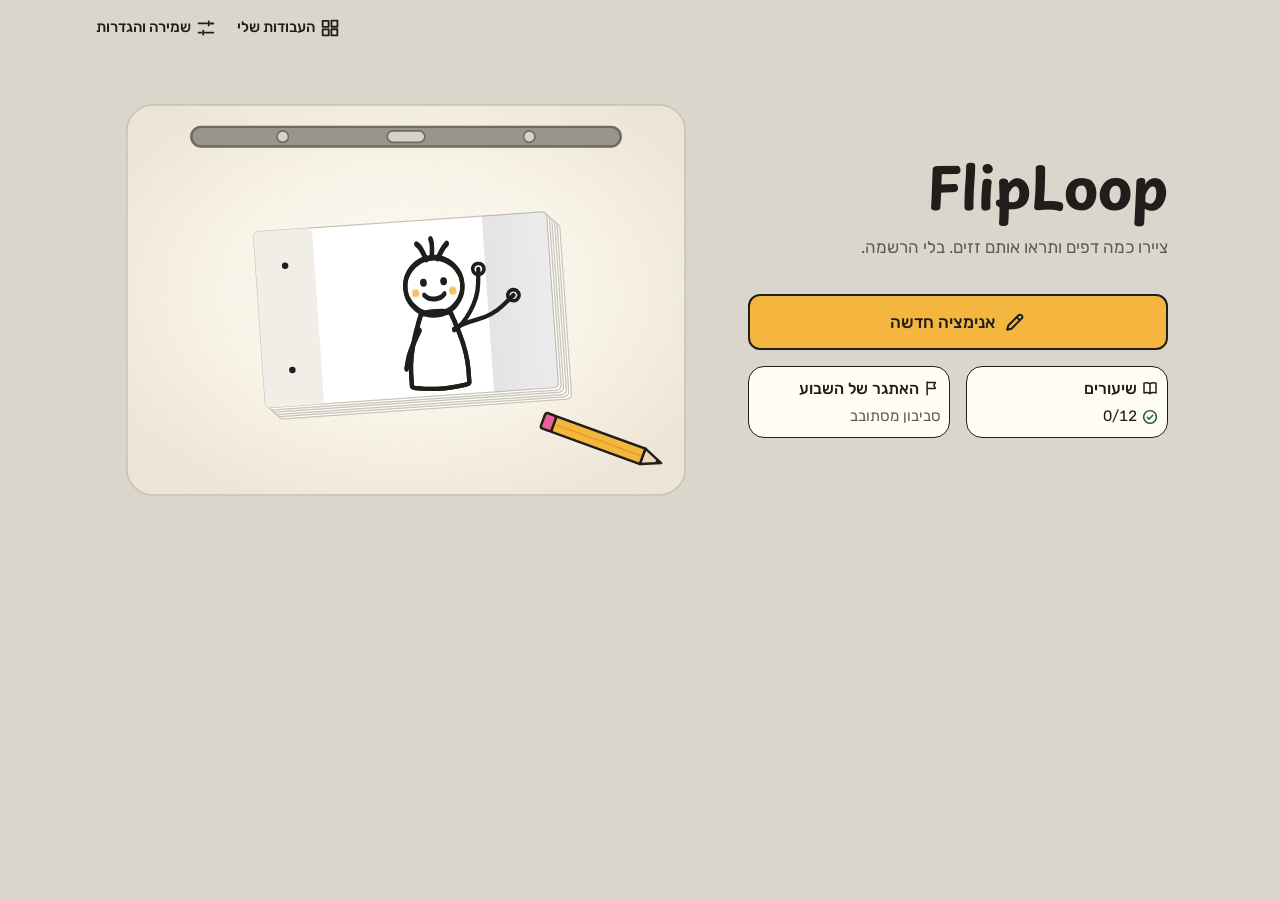
==== site/index.html @ 2f82d51b "Installable PWA (offline service worker, install button, maskable icons) + Netlify config Co-Authore" ====
<!doctype html>
<html lang="he" dir="rtl" class="no-js">
<head>
  <meta charset="utf-8">
  <meta name="viewport" content="width=device-width, initial-scale=1, viewport-fit=cover">
  <title>FlipLoop</title>
  <meta name="description" content="ציירו כמה פריימים ותראו אותם זזים. 12 שיעורי אנימציה, אתגר שבועי, ייצוא ל-GIF, לווידאו ולגיליון הדפסה. בלי הרשמה, והציורים נשמרים רק במכשיר שלכם.">
  <meta name="color-scheme" content="only light">
  <meta name="theme-color" content="#DAD6CC">
  <meta property="og:type" content="website">
  <meta property="og:title" content="FlipLoop">
  <meta property="og:description" content="ציירו כמה פריימים ותראו אותם זזים. בלי הרשמה.">
  <meta property="og:image" content="assets/og-image.png">
  <meta property="og:image:width" content="1200">
  <meta property="og:image:height" content="630">
  <meta property="og:image:alt" content="שולחן אור ועליו ספרון דפדוף עם דמות קטנה שמנופפת">
  <meta name="twitter:card" content="summary_large_image">
  <link rel="icon" href="assets/favicon.svg" type="image/svg+xml">
  <link rel="icon" href="assets/favicon.ico" sizes="32x32">
  <link rel="apple-touch-icon" href="assets/apple-touch-icon.png">
  <meta name="mobile-web-app-capable" content="yes">
  <meta name="apple-mobile-web-app-capable" content="yes">
  <meta name="apple-mobile-web-app-status-bar-style" content="default">
  <meta name="apple-mobile-web-app-title" content="FlipLoop">
  <meta name="application-name" content="FlipLoop">
  <link rel="manifest" href="manifest.webmanifest">
  <link rel="preconnect" href="https://fonts.googleapis.com">
  <link rel="preconnect" href="https://fonts.gstatic.com" crossorigin>
  <link rel="stylesheet" href="https://fonts.googleapis.com/css2?family=Fredoka:wght@600&amp;family=Playpen+Sans+Hebrew:wght@700&amp;family=Rubik:wght@400;500;700&amp;display=swap" crossorigin>
  <link rel="stylesheet" href="css/style.css?v=6">
  <script type="module" src="js/app.js?v=6"></script>
</head>
<body>
  <main id="main" class="app">
    <section class="screen screen--static">
      <div class="page home">
        <div class="home__text">
          <h1 class="display">FlipLoop</h1>
          <p class="home__subtitle muted">ציירו כמה דפים ותראו אותם זזים. בלי הרשמה.</p>
        </div>
      </div>
    </section>
  </main>
</body>
</html>
---- site/css/style.css ----
@layer reset, tokens, base, components, utilities;

/* ============ reset ============ */
@layer reset {
  *, *::before, *::after { box-sizing: border-box; }
  html, body { margin: 0; padding: 0; }
  h1, h2, h3, p, ol, ul, figure { margin: 0; padding: 0; }
  ul, ol { list-style: none; }
  button, input, select { font: inherit; color: inherit; }
  button { background: none; border: 0; padding: 0; cursor: pointer; }
  img, svg, canvas, video { display: block; max-width: 100%; }
  a { color: inherit; }
  dialog { padding: 0; border: 0; color: inherit; }
  fieldset { border: 0; margin: 0; padding: 0; min-width: 0; }
}

/* ============ tokens (Part B, paste-ready) ============ */
@layer tokens {
  :root {
    color-scheme: only light;
    --desk: #DAD6CC; --desk-rim: #C9C4B8; --glow: #FFFCF4; --glow-hover: #F3EEE2; --paper: #FFFFFF;
    --ink: #1F1E1B; --muted: #5E5A52; --disabled: #8A857B;
    --film: #1C1916; --on-film: #F1EBDD; --on-film-muted: #A89F8E; --edge-print: #C8B48A;
    --lamp: #F4B63F; --lamp-hover: #E3A21F;
    --success: #285E3C; --warn-text: #7A4B00; --warn-bg: #FBEFD3; --warn-rim: #E2C98F; --error: #B3261E;
    --onion-prev: #E0403A; --onion-next: #2F6BDB; --onion-a1: .30; --onion-a2: .15;
    --font-display: "Fredoka", "Rubik", "Segoe UI", "Arial Hebrew", sans-serif; /* Hebrew headings, print letterforms */
    --font-wordmark: "Playpen Sans Hebrew", "Rubik", "Segoe UI", sans-serif; /* Latin "FlipLoop" only */
    --fw-display: 600;
    --font-ui: "Rubik", "Segoe UI", "Arial Hebrew", "Noto Sans Hebrew", Arial, sans-serif;
    --fs-caption: .8125rem; --fs-body: 1rem; --fs-h3: 1.25rem; --fs-h2: 1.5625rem;
    --fs-h1: clamp(1.563rem, 1.43rem + .563vw, 1.953rem);
    --fs-display: clamp(2.438rem, 1.953rem + 2.066vw, 3.813rem);
    --lh-body: 1.7; --lh-head: 1.25; --lh-ui: 1.3;
    --s-4: 4px; --s-8: 8px; --s-16: 16px; --s-24: 24px; --s-32: 32px; --s-48: 48px; --s-64: 64px;
    --r-canvas: 4px; --r-control: 12px; --r-card: 16px; --r-sheet: 20px; --r-pill: 999px;
    --shadow-lift: 0 1px 2px rgba(28,25,22,.12), 0 4px 12px rgba(28,25,22,.10);
    --ease-enter: cubic-bezier(0,0,0,1); --ease-exit: cubic-bezier(.3,0,1,1);
    --ease-emph: cubic-bezier(.05,.7,.1,1);
    --t-press: 100ms; --t-state: 200ms; --t-sheet: 300ms; --t-focal: 240ms;
    --strip-h: 72px; --cell-w: 72px; --thumb-w: 64px; --thumb-h: 48px;
    --hole-w: 6px; --hole-h: 8px; --hole-pitch: 12px; --tool: 48px; --topbar: 48px; --playbar: 56px;
    --safe-b: env(safe-area-inset-bottom, 0px);
    --safe-t: env(safe-area-inset-top, 0px); --safe-l: env(safe-area-inset-left, 0px); --safe-r: env(safe-area-inset-right, 0px);
    --holes: url("data:image/svg+xml,%3Csvg xmlns='http://www.w3.org/2000/svg' width='12' height='8'%3E%3Crect x='3' y='0' width='6' height='8' rx='1.5' fill='%23DAD6CC'/%3E%3C/svg%3E");
  }
}

/* ============ base ============ */
@layer base {
  html { -webkit-text-size-adjust: 100%; }
  body {
    background: var(--desk); color: var(--ink);
    font: 400 var(--fs-body)/var(--lh-body) var(--font-ui); letter-spacing: 0;
    min-height: 100dvh; overflow-x: hidden;
  }
  :focus-visible { outline: 3px solid var(--ink); outline-offset: 2px; }
  .film :focus-visible { outline-color: var(--lamp); }
  h1, h2, h3 { line-height: var(--lh-head); font-weight: 500; }
  .display { font: 700 var(--fs-display)/1.1 var(--font-wordmark); }
  .screen-h1 { font: var(--fw-display) var(--fs-h1)/var(--lh-head) var(--font-display); }
  .screen-h1:focus { outline: none; }
  .h2 { font-size: var(--fs-h2); font-weight: 500; }
  .h3 { font-size: var(--fs-h3); font-weight: 500; }
  .muted { color: var(--muted); }
  .small { font-size: var(--fs-caption); line-height: 1.5; }
  .num { font-variant-numeric: tabular-nums; direction: ltr; unicode-bidi: isolate; }
  .num-mix { font-variant-numeric: tabular-nums; }
  a { text-underline-offset: 3px; }
  input[type="text"] { font-size: 16px; }
}

/* ============ components ============ */
@layer components {
  /* ---- shell ---- */
  /* Safe areas (notch, home indicator, landscape side insets), mostly visible in the installed app.
     env() insets are physical, so these stay physical on purpose. */
  .app { min-height: 100dvh; padding: var(--safe-t) var(--safe-r) 0 var(--safe-l); }
  .screen { min-height: calc(100dvh - var(--safe-t)); display: flex; flex-direction: column; }
  .page { width: 100%; max-width: 1120px; margin-inline: auto; padding: var(--s-24) var(--s-16) var(--s-48); display: flex; flex-direction: column; gap: var(--s-16); }
  .pad { padding: var(--s-16); }
  @media (min-width: 768px) { .page { padding-inline: var(--s-24); } }
  @media (min-width: 1024px) { .page { padding: var(--s-48) var(--s-32) var(--s-64); } }

  .site-header { display: flex; align-items: center; justify-content: space-between; gap: var(--s-8); min-height: 56px; padding: 0 var(--s-8); max-width: 1120px; width: 100%; margin-inline: auto; }
  .site-header__nav { display: flex; gap: var(--s-4); margin-inline-start: auto; }
  .wordmark { font: 700 1.5625rem/1 var(--font-wordmark); text-decoration: none; padding: var(--s-8); }
  .wordmark[hidden], .nav-link[hidden] { display: none; }
  /* Install link (PWA pass): icon only on narrow phones, so the three Home links stay one line each. */
  .nav-link { white-space: nowrap; }
  @media (max-width: 419px) {
    .nav-link--install span { position: absolute; width: 1px; height: 1px; overflow: hidden; clip-path: inset(50%); white-space: nowrap; }
  }
  @media (max-width: 359px) { .site-header .nav-link--install { display: none; } } /* no room; Settings still offers install */
  .site-header--screen .wordmark { margin-inline-start: auto; }
  .nav-link, .back { display: inline-flex; align-items: center; gap: var(--s-4); min-height: 44px; min-width: 44px; padding: 0 var(--s-8); border-radius: var(--r-control); text-decoration: none; font-weight: 500; font-size: .9375rem; }
  .nav-link:hover, .back:hover { background: var(--glow-hover); }
  .nav-link:active, .back:active { transform: translateY(1px); }
  [dir="rtl"] .icon--flip-rtl { transform: scaleX(-1); }
  .icon { flex: 0 0 auto; max-width: none; }

  /* ---- buttons ---- */
  .btn { display: inline-flex; align-items: center; justify-content: center; gap: var(--s-8); min-height: 48px; padding: 0 var(--s-24); border-radius: var(--r-control); font: 500 1.0625rem/1.2 var(--font-ui); text-decoration: none; transition: background-color 150ms, transform var(--t-press); text-align: center; }
  .btn:active { transform: translateY(1px); }
  .btn--primary { background: var(--lamp); color: var(--ink); border: 2px solid var(--ink); min-height: 56px; }
  .btn--primary:hover { background: var(--lamp-hover); }
  .btn--secondary { background: var(--glow); color: var(--ink); border: 1.5px solid var(--ink); }
  .btn--secondary:hover { background: var(--glow-hover); }
  .btn--tertiary { min-height: 44px; padding: 0 var(--s-8); text-decoration: underline; color: var(--ink); background: none; }
  .btn--danger { background: var(--error); color: #fff; border: 2px solid var(--error); }
  .btn--compact { min-height: 40px; padding: 0 var(--s-16); font-size: .9375rem; }
  .btn--block { width: 100%; }
  .btn--sheet { min-height: 48px; width: 100%; }
  .btn--hero { width: 100%; }
  .btn:disabled, .btn[aria-disabled="true"] { background: var(--desk); border: 1.5px dashed var(--disabled); color: var(--disabled); cursor: not-allowed; transform: none; }
  .btn--on-error { background: #fff; color: var(--error); border: 0; }
  .icon-btn { display: inline-grid; place-items: center; min-width: 44px; min-height: 44px; border-radius: var(--r-control); }
  .icon-btn:hover { background: var(--glow-hover); }
  .icon-btn:active { transform: scale(.94); }
  .row-actions { display: flex; flex-wrap: wrap; gap: var(--s-8); align-items: center; }
  .chip { display: inline-flex; align-items: center; padding: 2px var(--s-8); border-radius: var(--r-pill); font-size: var(--fs-caption); font-weight: 500; line-height: 1.4; }
  .chip--ink { background: var(--ink); color: var(--glow); }
  .chip--outline { border: 1px solid var(--ink); }
  .pill { display: inline-block; padding: 2px var(--s-8); border-radius: var(--r-pill); font-size: var(--fs-caption); font-weight: 500; }
  .pill--lamp { background: var(--lamp); color: var(--ink); }
  .card { background: var(--glow); border: 1px solid var(--desk-rim); border-radius: var(--r-card); padding: var(--s-16); display: flex; flex-direction: column; gap: var(--s-12, 12px); }
  .card--center { max-width: 420px; margin: var(--s-48) auto; text-align: center; align-items: center; }
  .not-found { padding: var(--s-16); }

  /* ---- banners ---- */
  .banner { display: grid; grid-template-columns: auto 1fr; gap: var(--s-8) var(--s-16); align-items: start; padding: var(--s-16); border-radius: var(--r-card); position: relative; }
  .banner--warn { background: var(--warn-bg); border: 1px solid var(--warn-rim); color: var(--warn-text); }
  .banner--glow { background: var(--glow); border: 1px solid var(--desk-rim); }
  .banner__icon { margin-top: 2px; }
  .banner__text { display: flex; flex-direction: column; gap: 2px; padding-inline-end: 36px; }
  .banner__text p { font-size: .9375rem; line-height: 1.5; }
  .banner .btn { grid-column: 2; justify-self: start; }
  .banner__dismiss { position: absolute; inset-inline-end: 4px; top: 4px; }
  .banners { display: flex; flex-direction: column; gap: var(--s-8); }
  .banners:empty { display: none; }

  /* ---- home ---- */
  .home { gap: 0; padding-top: var(--s-8); }
  .home__text { display: flex; flex-direction: column; gap: var(--s-8); }
  .home__subtitle { font-size: 1.0625rem; }
  .home__table { margin-top: var(--s-24); }
  .light-table { width: 100%; height: auto; }
  .home__actions { display: flex; flex-direction: column; gap: var(--s-16); margin-top: var(--s-32); }
  .home__cards { display: grid; grid-template-columns: 1fr 1fr; gap: var(--s-16); }
  /* 360px phones: 8px gutter gives each card 160px, so "האתגר של השבוע" (141px with icon) stays one line */
  @media (max-width: 374px) { .home__cards { gap: var(--s-8); } }
  .home-card { display: flex; flex-direction: column; justify-content: center; gap: 2px; min-height: 72px; padding: var(--s-8); background: var(--glow); border: 1.5px solid var(--ink); border-radius: var(--r-card); text-decoration: none; transition: background-color 150ms; }
  .home-card:hover { background: var(--glow-hover); }
  .home-card:active { transform: translateY(1px); }
  .home-card__title { display: flex; align-items: center; gap: var(--s-4); font-weight: 500; }
  .home-card__meta { display: flex; align-items: center; gap: var(--s-4); font-size: .9375rem; }
  .home-card__meta .icon { color: var(--success); }
  .home__continue:empty, .home__w1:empty { display: none; }
  .home__w1 { margin-top: var(--s-8); }
  @media (min-width: 1024px) {
    .home { display: grid; grid-template-columns: 5fr 7fr; grid-template-areas: "text table" "actions table"; column-gap: var(--s-48); align-items: center; padding-top: var(--s-48); }
    .home__text { grid-area: text; align-self: end; }
    .home__table { grid-area: table; max-width: 560px; margin: 0; justify-self: center; width: 100%; }
    .home__actions { grid-area: actions; align-self: start; }
  }

  /* ---- editor shell ---- */
  .screen--editor { height: calc(100dvh - var(--safe-t)); min-height: 0; overflow: hidden; }
  .editor-loading { flex: 1; display: flex; flex-direction: column; justify-content: flex-end; gap: var(--s-16); padding-top: var(--s-16); text-align: center; }
  .skeleton-strip { display: flex; gap: 8px; height: var(--strip-h); padding: 12px 8px; background: var(--film) var(--holes) repeat-x 0 0 / 12px 8px; overflow: hidden; }
  .skeleton-cell { flex: 0 0 64px; height: 48px; border-radius: 2px; background: #2E2A25; animation: skeleton 1.2s ease-in-out infinite alternate; }
  @keyframes skeleton { to { background: #3B362F; } }
  .topbar { display: flex; align-items: center; gap: var(--s-4); height: var(--topbar); padding: 0 var(--s-8); flex: 0 0 auto; }
  .topbar > .back, .topbar > .btn, .topbar > .save-status { flex: 0 0 auto; }
  .topbar--plain { max-width: 1120px; width: 100%; margin-inline: auto; }
  .topbar__title { flex: 1 1 auto; min-width: 0; height: 40px; border: 1px solid transparent; border-radius: 8px; background: transparent; padding: 0 var(--s-8); font: 500 16px/1 var(--font-ui); text-overflow: ellipsis; }
  .topbar__title:hover { border-color: var(--desk-rim); }
  /* Under 400px Export goes icon-only (its aria-label names it) so the title field gets ~150px. */
  @media (max-width: 399px) {
    .topbar__export { min-width: 44px; padding: 0 var(--s-8); justify-content: center; }
    .topbar__export-label { display: none; }
  }
  .topbar__title:focus { background: var(--glow); border-color: var(--ink); outline: none; }
  .save-status { display: inline-flex; align-items: center; gap: 4px; min-height: 44px; padding: 0 var(--s-4); font-size: var(--fs-caption); font-weight: 500; color: var(--muted); white-space: nowrap; }
  .save-status--saved { color: var(--success); }
  .save-status--failed { color: var(--error); cursor: pointer; }
  .save-status:disabled { cursor: default; }
  .w2-strip { display: flex; align-items: center; gap: var(--s-8); min-height: 32px; padding: 0 var(--s-16); background: var(--warn-bg); color: var(--warn-text); font-size: var(--fs-caption); font-weight: 500; flex: 0 0 auto; }
  .w2-strip[hidden], .w3-strip[hidden] { display: none; }
  .w2-strip__action { margin-inline-start: auto; min-height: 32px; display: inline-flex; align-items: center; padding: 0 var(--s-8); font-weight: 500; }
  .w3-strip { display: flex; align-items: center; gap: var(--s-8); padding-block: var(--s-4); padding-inline: var(--s-16) var(--s-8); background: var(--error); color: #fff; font-size: .875rem; line-height: 1.35; font-weight: 500; flex: 0 0 auto; }
  .w3-strip__text { flex: 1; }
  .goal-strip { display: flex; align-items: center; gap: var(--s-8); min-height: 40px; margin: var(--s-8) var(--s-16) 0; padding: 0 var(--s-8); background: var(--glow); border: 1px solid var(--desk-rim); border-radius: var(--r-control); flex: 0 0 auto; }
  .goal__text { flex: 1; min-width: 0; font-size: .875rem; font-weight: 500; white-space: nowrap; overflow: hidden; text-overflow: ellipsis; }
  .goal__progress { font-size: var(--fs-caption); color: var(--muted); white-space: nowrap; }
  /* "התרגיל" button: opens the lesson steps (sheet on phone, anchored popover 1024-1279). Critic F3. */
  .goal__steps { position: relative; z-index: 1; display: inline-flex; align-items: center; gap: var(--s-4); height: 32px; padding-block: 0; padding-inline: 12px 10px; border: 1.5px solid var(--ink); border-radius: var(--r-pill); background: var(--glow); color: var(--ink); font: 500 .8125rem/1 var(--font-ui); white-space: nowrap; flex: 0 0 auto; }
  .goal__steps::before { content: ""; position: absolute; inset: -7.5px -5.5px; } /* 44px hit area: the inset is measured from the padding box, so 29 + 15 (it was 41); z-index 1 lifts it over the goal text and the editor body */
  .goal__steps:hover { background: var(--glow-hover); }
  .goal__steps:active { transform: translateY(1px); }
  .steps.lesson-steps__list { font-size: .9375rem; line-height: 1.6; margin: 0 0 var(--s-8); }
  /* Under 768 every lesson goal strip is 2 rows: chip + goal on row 1; counter, steps button
     (and the hints switch on hint lessons) on row 2. */
  @media (max-width: 767px) {
    .goal-strip { display: grid; grid-template-columns: auto 1fr auto; grid-template-areas: "chip goal goal" "prog . steps"; column-gap: var(--s-8); row-gap: 0; padding: var(--s-4) var(--s-8); }
    .goal-strip--hints { grid-template-columns: auto 1fr auto auto; grid-template-areas: "chip goal goal goal" "prog . steps switch"; padding: var(--s-4) var(--s-8) 0; }
    .goal-strip > .chip { grid-area: chip; }
    .goal-strip > .goal__text { grid-area: goal; }
    .goal-strip > .goal__progress { grid-area: prog; }
    .goal-strip > .goal__steps { grid-area: steps; }
    .goal-strip > .switch { grid-area: switch; }
  }
  @media (min-width: 1280px) { .goal__steps { display: none; } }
  /* Desktop 1280+: the steps card sits between the canvas and the panel, always visible. */
  .lesson-steps { display: none; }
  @media (min-width: 1280px) {
    .editor--lesson .editor__body { grid-template-columns: 72px minmax(0, 1fr) 280px 240px; grid-template-areas: "rail canvas steps panel"; }
    .lesson-steps { grid-area: steps; display: flex; flex-direction: column; gap: var(--s-8); padding: var(--s-16); background: var(--glow); border: 1px solid var(--desk-rim); border-radius: var(--r-card); align-self: start; max-height: 100%; overflow-y: auto; }
    .lesson-steps .lesson-steps__list { font-size: .875rem; line-height: 1.6; margin: 0; }
  }
  .is-playing .lesson-steps { opacity: .4; pointer-events: none; transition: opacity 160ms var(--ease-exit); }

  .editor__body { flex: 1 1 auto; min-height: 0; display: flex; flex-direction: column; gap: var(--s-8); padding-top: var(--s-8); }
  /* Centred in the free height: on phones taller than the 667px design height the spare
     space splits above and below the canvas instead of pooling under the top bar. */
  .editor__canvas { flex: 1 1 auto; min-height: 0; display: flex; align-items: center; justify-content: center; padding: 0 var(--s-16); }
  .panel { display: none; }

  /* ---- stage ---- */
  .stage { position: relative; width: 343px; aspect-ratio: var(--aspect, 4 / 3); max-width: 100%; background: var(--paper); border: 1px solid var(--desk-rim); border-radius: var(--r-canvas);
    box-shadow: 0 0 0 8px rgba(255, 252, 244, .7); transition: box-shadow 200ms var(--ease-enter); }
  .stage__layer { position: absolute; inset: 0; width: 100%; height: 100%; border-radius: var(--r-canvas); }
  .stage__display { touch-action: none; cursor: crosshair; }
  .stage--move .stage__display { cursor: move; }
  .stage__onion { transition: opacity 200ms var(--ease-enter) 80ms; }
  .stage__lock { position: absolute; top: 6px; inset-inline-start: 6px; width: 24px; height: 24px; display: grid; place-items: center; border-radius: var(--r-pill); background: var(--ink); color: var(--glow); pointer-events: none; }
  .stage__lock[hidden] { display: none; }

  /* ---- tools ---- */
  .tools { flex: 0 0 auto; padding: 0 var(--s-16); transition: opacity 200ms var(--ease-enter); }
  .tools__row { display: flex; justify-content: space-between; }
  .tools__gap { display: none; }
  .tool-key { width: 49px; height: 56px; display: flex; flex-direction: column; align-items: center; justify-content: center; gap: 2px; border-radius: var(--r-control); background: var(--glow); color: var(--ink); transition: background-color 150ms, transform var(--t-press); }
  .tool-key:hover { background: var(--glow-hover); }
  .tool-key:active { transform: scale(.94); }
  .tool-key[aria-pressed="true"], .tool-key.is-move { background: var(--ink); color: var(--glow); }
  .tool-key:disabled { color: var(--disabled); cursor: default; transform: none; }
  .tool-key__label { font-size: 11px; line-height: 1; font-weight: 500; white-space: nowrap; }
  .tool-key--desktop { display: none; }
  .color-dot { width: 24px; height: 24px; border-radius: 50%; background: var(--swatch, #1F1E1B); border: 2px solid var(--ink); box-shadow: inset 0 0 0 2px var(--glow); }

  /* ---- film strip (signature detail) ---- */
  .frames { flex: 0 0 auto; }
  .strip { position: relative; height: var(--strip-h); background: var(--film); user-select: none; -webkit-user-select: none; }
  .strip__scroller { height: 100%; overflow-x: auto; overflow-y: hidden; scroll-snap-type: x proximity; scrollbar-width: none; overscroll-behavior-x: contain; }
  .strip__scroller::-webkit-scrollbar { display: none; }
  .strip__track { display: flex; align-items: stretch; height: 100%; width: max-content; background: var(--holes) repeat-x 0 0 / var(--hole-pitch) var(--hole-h), var(--holes) repeat-x 0 100% / var(--hole-pitch) var(--hole-h); will-change: transform; }
  .strip__lead { flex: 0 0 auto; }
  .cell { position: relative; flex: 0 0 var(--cell-w); width: var(--cell-w); height: 100%; scroll-snap-align: center; touch-action: pan-x; border-inline: 0; }
  .cell__thumb { position: absolute; top: 12px; left: 4px; width: var(--thumb-w); height: var(--thumb-h); background: var(--paper); border-radius: 1px; }
  .cell.is-current .cell__thumb { outline: 2px solid var(--lamp); outline-offset: 1px; box-shadow: 0 0 0 7px rgba(244, 182, 63, .35); }
  /* The thumbnail is a canvas, which paints over its own inset shadow, so the dashed
     lesson-blank border sits on an overlay above it. */
  .cell--blank::after { content: ""; position: absolute; top: 12px; left: 4px; width: var(--thumb-w); height: var(--thumb-h); box-sizing: border-box; border: 1.5px dashed var(--disabled); border-radius: 1px; pointer-events: none; }
  .cell__edge { position: absolute; bottom: 0; left: 4px; height: 12px; line-height: 12px; padding: 0 3px; background: var(--film); color: var(--edge-print); font-size: 11px; font-weight: 500; transition: color 400ms, text-shadow 400ms; }
  .cell__edge.is-lit { color: var(--lamp); text-shadow: 0 0 6px rgba(244, 182, 63, .8); transition: color 60ms, text-shadow 60ms; }
  .cell__hold { position: absolute; top: 14px; right: 6px; padding: 0 5px; border-radius: var(--r-pill); background: var(--lamp); color: var(--ink); font: 700 11px/16px var(--font-ui); }
  .cell__hold[hidden], .cell__lock[hidden] { display: none; }
  .cell__lock { position: absolute; top: 14px; left: 6px; width: 20px; height: 20px; display: grid; place-items: center; border-radius: 50%; background: var(--ink); color: var(--glow); }
  .cell--add { display: grid; place-items: center; }
  .cell--add[hidden] { display: none; }
  .cell__plus { width: 56px; height: 44px; display: grid; place-items: center; border: 1.5px dashed var(--on-film); border-radius: 6px; color: var(--on-film); }
  .cell--add:disabled .cell__plus { border-color: var(--on-film-muted); color: var(--on-film-muted); opacity: .6; }
  .cell--add:not(:disabled):hover .cell__plus { background: rgba(241, 235, 221, .08); }
  .strip__counter { align-self: center; display: flex; flex-direction: column; gap: 2px; padding: 0 var(--s-8); color: var(--on-film-muted); font-size: var(--fs-caption); white-space: nowrap; background: var(--film); }
  .strip__counter--warn .num { color: var(--on-film); }
  .strip__counter[hidden] { display: none; }
  .strip__w4 { padding: 1px 8px; border-radius: var(--r-pill); background: var(--warn-bg); color: var(--warn-text); font-weight: 500; }
  .cell.is-new { animation: cell-grow 200ms var(--ease-enter); }
  @keyframes cell-grow { from { flex-basis: 0; width: 0; opacity: 0; } }
  .cell.is-lifted { z-index: 3; transform: scale(1.05); box-shadow: var(--shadow-lift); background: var(--film); }
  .cell.is-pulsing .cell__thumb { animation: lamp-pulse 500ms ease-in-out 2; }
  @keyframes lamp-pulse { 50% { box-shadow: 0 0 0 5px var(--lamp); } }
  .strip__insert { position: absolute; top: 6px; bottom: 6px; left: 0; width: 2px; background: var(--lamp); pointer-events: none; }
  .strip__insert[hidden] { display: none; }
  .strip__gate { position: absolute; left: 50%; top: 8px; width: 76px; height: 56px; margin-left: -38px; border: 3px solid var(--lamp); border-radius: 6px; pointer-events: none;
    opacity: 0; transform: scale(1.15); transition: opacity 160ms var(--ease-exit), transform 0s linear 160ms; }
  .strip__gate-label { position: absolute; top: -9px; left: 50%; transform: translateX(-50%); padding: 0 6px; border-radius: var(--r-pill); background: var(--lamp); color: var(--ink); font: 700 11px/15px var(--font-ui); white-space: nowrap; }
  .strip__dim { position: absolute; inset: 0; pointer-events: none; opacity: 0; transition: opacity 160ms var(--ease-exit);
    background: linear-gradient(to right, rgba(28,25,22,.45) calc(50% - 38px), transparent calc(50% - 38px), transparent calc(50% + 38px), rgba(28,25,22,.45) calc(50% + 38px)); }

  /* ---- playback bar (LTR island) ---- */
  .playbar { display: flex; align-items: center; justify-content: space-between; gap: 4px; min-height: calc(var(--playbar) + var(--safe-b)); padding: 0 var(--s-8) var(--safe-b); background: var(--film); color: var(--on-film); flex: 0 0 auto; border-top: 1px solid #2E2A25; }
  .film__btn { color: var(--on-film); min-width: 44px; min-height: 44px; display: inline-flex; align-items: center; justify-content: center; gap: 6px; border-radius: var(--r-control); }
  .film__btn:hover { background: rgba(241, 235, 221, .08); }
  .play-wrap { display: flex; align-items: center; gap: var(--s-8); }
  .play-btn { width: 56px; height: 48px; border-radius: var(--r-pill); background: var(--lamp); color: var(--ink); box-shadow: 0 0 0 2px var(--ink), 0 0 0 3px rgba(241,235,221,.25); display: grid; place-items: center; transition: background-color 150ms; }
  .play-btn:hover { background: var(--lamp-hover); }
  .play-btn[aria-disabled="true"] { background: #3B362F; color: var(--on-film-muted); cursor: not-allowed; }
  .play-btn.is-pressed { animation: press 100ms var(--ease-enter); }
  @keyframes press { 50% { transform: scale(.94); } }
  .play-label { display: none; font-weight: 500; font-size: .9375rem; }
  .fps { display: flex; border-radius: var(--r-control); overflow: hidden; border: 1px solid #3B362F; }
  .fps-btn { width: 44px; height: 44px; color: var(--on-film); font-weight: 500; }
  .fps-btn[aria-pressed="true"] { background: var(--lamp); color: var(--ink); }
  .mode-btn__label { display: none; font-size: .875rem; }

  /* ---- playing state (choreography, Part B) ---- */
  .is-playing .stage__onion { opacity: 0; transition: opacity 180ms var(--ease-exit); }
  .is-playing .tools, .is-playing .topbar__title, .is-playing .topbar .btn, .is-playing .save-status, .is-playing .goal-strip, .is-playing .panel { opacity: .4; pointer-events: none; transition: opacity 160ms var(--ease-exit); }
  .is-playing .stage { box-shadow: 0 0 0 8px rgba(244, 182, 63, .18); transition: box-shadow var(--t-focal) var(--ease-enter) 60ms; }
  .is-playing.glow-dip .stage { box-shadow: 0 0 0 8px rgba(244, 182, 63, .1656); transition: none; }
  .is-playing .stage__display { cursor: pointer; }
  .strip.is-playing .strip__scroller { overflow-x: hidden; scroll-snap-type: none; }
  .strip.is-playing .strip__gate { opacity: 1; transform: scale(1); transition: opacity var(--t-focal) var(--ease-emph) 120ms, transform var(--t-focal) var(--ease-emph) 120ms; }
  .strip.is-playing .strip__dim { opacity: 1; transition: opacity var(--t-focal) var(--ease-emph) 120ms; }
  .strip.is-playing .cell.is-current .cell__thumb { outline-color: transparent; box-shadow: none; }
  .strip.is-playing .cell.is-showing .cell__thumb { outline: 2px solid var(--lamp); outline-offset: 1px; box-shadow: 0 0 0 7px rgba(244, 182, 63, .35); }
  .is-exporting .editor__body, .is-exporting .frames, .is-exporting .playbar { pointer-events: none; }

  /* ---- desktop editor ---- */
  @media (min-width: 768px) {
    .play-label, .mode-btn__label { display: inline; }
    .playbar { justify-content: center; gap: var(--s-16); }
  }
  @media (min-width: 1024px) {
    /* minmax(0, 1fr) + min-width 0: the canvas column may shrink below the stage's current
       width, so a live window shrink fires the ResizeObserver and fitStage() re-fits */
    .editor__body { display: grid; grid-template-columns: 72px minmax(0, 1fr) 240px; grid-template-areas: "rail canvas panel"; gap: var(--s-16); padding: var(--s-16); }
    .editor__canvas { grid-area: canvas; padding: 0; align-items: center; min-width: 0; }
    .tools { grid-area: rail; padding: 0; align-self: start; }
    .tools__row { flex-direction: column; align-items: center; gap: 4px; padding: 8px 0; background: var(--glow); border: 1px solid var(--desk-rim); border-radius: var(--r-card); }
    .tools__gap { display: block; height: 12px; }
    .tool-key { width: var(--tool); height: var(--tool); }
    .tool-key__label { display: none; }
    .tool-key--phone { display: none; }
    .tool-key--desktop { display: flex; }
    .panel { grid-area: panel; display: flex; flex-direction: column; gap: var(--s-16); padding: var(--s-16); background: var(--glow); border: 1px solid var(--desk-rim); border-radius: var(--r-card); overflow-y: auto; align-self: start; max-height: 100%; }
    .topbar { height: 56px; padding: 0 var(--s-16); }
  }
  @media (max-height: 640px) and (max-width: 1023px) {
    .tool-key { height: 48px; }
    .tool-key__label { display: none; }
  }

  /* ---- panel groups, swatches, controls ---- */
  .panel-group { display: flex; flex-direction: column; gap: var(--s-8); }
  .panel-title { font-size: 1rem; font-weight: 500; }
  .swatches { display: grid; grid-template-columns: repeat(6, 44px); gap: 4px; justify-content: start; }
  .swatch { width: 44px; height: 44px; display: grid; place-items: center; border-radius: var(--r-pill); }
  .swatch::before { content: ""; width: 32px; height: 32px; border-radius: 50%; background: var(--swatch); box-shadow: inset 0 0 0 1px rgba(31,30,27,.25); }
  .swatch[aria-pressed="true"]::before { box-shadow: 0 0 0 2px var(--glow), 0 0 0 4px var(--ink); }
  .swatch--recent::after { content: ""; position: absolute; }
  .picker { display: inline-flex; align-items: center; gap: var(--s-8); min-height: 44px; cursor: pointer; font-weight: 500; }
  .picker__input { width: 44px; height: 44px; border: 1.5px solid var(--ink); border-radius: var(--r-control); padding: 2px; background: var(--glow); cursor: pointer; }
  .hint { font-size: var(--fs-caption); color: var(--muted); line-height: 1.5; }
  .segmented { display: inline-flex; border: 1.5px solid var(--ink); border-radius: var(--r-control); overflow: hidden; background: var(--glow); }
  .segmented__btn { min-width: 64px; min-height: 44px; padding: 0 var(--s-16); font-weight: 500; }
  .segmented__btn + .segmented__btn { border-inline-start: 1.5px solid var(--ink); }
  .segmented__btn[aria-pressed="true"], .segmented__btn[aria-checked="true"] { background: var(--ink); color: var(--glow); }
  .segmented--small .segmented__btn { min-width: 44px; padding: 0 var(--s-8); }
  .switch { display: inline-flex; align-items: center; gap: var(--s-8); min-height: 44px; font-weight: 500; }
  .switch__track { width: 40px; height: 24px; border-radius: var(--r-pill); background: var(--desk); border: 1.5px solid var(--ink); position: relative; flex: 0 0 auto; transition: background-color 150ms; }
  .switch__thumb { position: absolute; top: 2px; inset-inline-start: 2px; width: 17px; height: 17px; border-radius: 50%; background: var(--ink); transition: inset-inline-start 150ms var(--ease-enter); }
  .switch[aria-checked="true"] .switch__track { background: var(--lamp); }
  .switch[aria-checked="true"] .switch__thumb { inset-inline-start: 18px; }
  .switch__label { display: inline-flex; align-items: center; gap: 6px; }
  .goal-strip .switch { min-height: 38px; font-size: var(--fs-caption); }
  .onion-count { display: flex; align-items: center; justify-content: space-between; gap: var(--s-8); }
  /* Desktop panel is 208px inside: 6 x 44px swatches cannot fit, so 4 per row keeps the 44px hit area. */
  .panel .swatches { grid-template-columns: repeat(4, 44px); }
  .panel .onion-count { flex-direction: column; align-items: flex-start; gap: 4px; }
  .width-panel { display: flex; gap: var(--s-8); justify-content: center; }
  .width-opt { flex: 1; display: flex; flex-direction: column; align-items: center; justify-content: center; gap: var(--s-8); min-height: 88px; border-radius: var(--r-control); border: 1.5px solid var(--desk-rim); background: var(--glow); font-weight: 500; }
  .width-opt[aria-pressed="true"] { border-color: var(--ink); background: var(--ink); color: var(--glow); }
  .width-opt__dot { border-radius: 50%; background: currentColor; }
  .frame-menu, .more-sheet { display: flex; flex-direction: column; gap: var(--s-8); }
  .more-sheet { gap: var(--s-24); }
  .menu-item { display: flex; align-items: center; gap: var(--s-16); min-height: 48px; padding: 0 var(--s-8); border-radius: var(--r-control); font-weight: 500; text-align: start; }
  .menu-item:hover:not(:disabled) { background: var(--glow-hover); }
  .menu-item:disabled { color: var(--disabled); cursor: not-allowed; }
  .menu-item--danger:not(:disabled) { color: var(--error); }
  .menu-hold { display: grid; grid-template-columns: 1fr auto; align-items: center; gap: 4px var(--s-8); padding: var(--s-8); border-top: 1px solid var(--desk-rim); border-bottom: 1px solid var(--desk-rim); }
  .menu-hold__head { display: flex; align-items: center; gap: var(--s-16); font-weight: 500; }
  .menu-hold .hint { grid-column: 1 / -1; }
  .stepper { display: inline-flex; align-items: center; border: 1.5px solid var(--ink); border-radius: var(--r-control); }
  .stepper__btn { width: 44px; height: 44px; font-size: 1.25rem; font-weight: 500; }
  .stepper__btn:disabled { color: var(--disabled); cursor: not-allowed; }
  .stepper__value { min-width: 40px; text-align: center; font-weight: 700; }

  /* ---- sheets and dialogs (native <dialog>) ---- */
  .sheet { background: var(--glow); color: var(--ink); box-shadow: var(--shadow-lift); max-height: 70dvh; overflow: hidden; display: flex; flex-direction: column; }
  .sheet[open] { display: flex; }
  .sheet::backdrop { background: rgba(28, 25, 22, .45); }
  .sheet__header { display: flex; align-items: center; gap: var(--s-8); padding-block: var(--s-8) 0; padding-inline: var(--s-16) var(--s-8); position: relative; min-height: 52px; flex: 0 0 auto; }
  .sheet__handle { position: absolute; top: 6px; left: 50%; width: 36px; height: 4px; margin-left: -18px; border-radius: 2px; background: var(--desk-rim); }
  .sheet__title { flex: 1; font-size: 1.125rem; font-weight: 500; padding-top: 6px; }
  .sheet__close { flex: 0 0 auto; }
  .sheet__body { padding: var(--s-8) var(--s-16) calc(var(--s-24) + var(--safe-b)); overflow-y: auto; }
  .sheet--sheet { position: fixed; inset: auto 0 0 0; margin: 0; width: 100%; max-width: 100%; padding-left: var(--safe-l); padding-right: var(--safe-r); border-radius: var(--r-sheet) var(--r-sheet) 0 0; animation: sheet-in var(--t-sheet) var(--ease-enter); }
  .sheet--sheet.sheet--closing { animation: sheet-out 200ms var(--ease-exit) forwards; }
  @keyframes sheet-in { from { transform: translateY(100%); } }
  @keyframes sheet-out { to { transform: translateY(100%); } }
  .sheet--popover { width: 340px; max-width: calc(100vw - 16px); border-radius: var(--r-card); border: 1px solid var(--desk-rim); animation: fade-in 150ms var(--ease-enter); }
  .sheet--popover::backdrop { background: transparent; }
  .sheet--dialog { width: min(480px, calc(100vw - 32px)); margin: auto; border-radius: var(--r-sheet); animation: fade-in 200ms var(--ease-enter); max-height: 90dvh; }
  .sheet--closing:not(.sheet--sheet) { animation: fade-out 150ms var(--ease-exit) forwards; }
  @keyframes fade-in { from { opacity: 0; transform: translateY(6px); } }
  @keyframes fade-out { to { opacity: 0; } }
  .dialog__content { display: flex; flex-direction: column; gap: var(--s-16); }
  .dialog__actions { display: flex; flex-direction: column; gap: var(--s-8); margin-top: var(--s-8); }
  .input { width: 100%; min-height: 48px; padding: 0 var(--s-16); border: 1.5px solid var(--ink); border-radius: var(--r-control); background: var(--paper); }
  .input[aria-invalid="true"] { border-color: var(--error); }
  .field__label { font-weight: 500; }
  .field__error { color: var(--error); font-size: var(--fs-caption); min-height: 1em; }
  .field__error:empty { display: none; }
  .field { display: flex; flex-direction: column; gap: var(--s-8); align-items: flex-start; }

  /* ---- toasts ---- */
  .toasts { position: fixed; z-index: 50; left: calc(var(--s-16) + var(--safe-l)); right: calc(var(--s-16) + var(--safe-r)); bottom: calc(var(--s-16) + var(--safe-b)); display: flex; flex-direction: column; align-items: center; gap: var(--s-8); pointer-events: none; }
  /* Above the film strip, not just the playback bar, so a toast never hides the strip. */
  body:has(.editor) .toasts { bottom: calc(var(--playbar) + var(--strip-h) + var(--safe-b) + 8px); }
  .toast { position: relative; overflow: hidden; pointer-events: auto; display: flex; align-items: center; gap: var(--s-8); max-width: 420px; width: 100%; padding-block: 10px; padding-inline: var(--s-16) var(--s-8); border-radius: var(--r-control); background: var(--film); color: var(--on-film); font-size: 15px; line-height: 1.4; box-shadow: var(--shadow-lift); animation: fade-in 200ms var(--ease-enter); }
  .toast--out { animation: fade-out 200ms var(--ease-exit) forwards; }
  .toast__text { flex: 1; display: flex; flex-direction: column; }
  .toast__line { color: var(--on-film-muted); font-size: .875rem; }
  .toast__icon { color: var(--warn-bg); flex: 0 0 auto; }
  .toast--warn .toast__icon { background: var(--warn-bg); color: var(--warn-text); border-radius: 6px; padding: 2px; }
  .toast__action { min-height: 44px; min-width: 44px; padding: 0 var(--s-8); color: var(--lamp); font-weight: 700; white-space: nowrap; }
  .toast__timer { position: absolute; bottom: 0; inset-inline: 0; height: 2px; background: var(--lamp); transform-origin: right; animation: timer linear forwards; }
  @keyframes timer { to { transform: scaleX(0); } }

  /* ---- coach marks ---- */
  .coach { position: fixed; z-index: 40; max-width: 240px; display: flex; align-items: center; gap: 2px; padding-block: 4px; padding-inline: 12px 4px; border-radius: var(--r-control); background: var(--film); color: var(--on-film); font: 500 15px/1.3 var(--font-ui); box-shadow: var(--shadow-lift); pointer-events: none; animation: fade-in 200ms var(--ease-enter); }
  .coach__text { padding: 8px 0; }
  .coach__close { pointer-events: auto; width: 44px; height: 44px; display: grid; place-items: center; color: var(--on-film); border-radius: 10px; flex: 0 0 auto; }
  .coach::after { content: ""; position: absolute; left: var(--arrow-x, 50%); width: 12px; height: 12px; margin-left: -6px; background: var(--film); transform: rotate(45deg); }
  .coach--above::after { bottom: calc(-5px - var(--lead, 0px)); }
  /* When clearOf lifts the bubble away from its target, a 2px leader runs down to the arrow tip */
  .coach--above::before { content: ""; position: absolute; top: 100%; left: var(--arrow-x, 50%); width: 2px; height: var(--lead, 0px); margin-left: -1px; background: var(--film); }
  /* Lamp with a Film edge, so the leader and tip read on the light tool row and the dark film alike */
  .coach--lead::before, .coach--lead::after { background: var(--lamp); box-shadow: 0 0 0 1px var(--film); }
  .coach--below::after { top: -5px; }
  .coach--out { animation: fade-out 200ms var(--ease-exit) forwards; }
  .coach--first-play { padding-block: 8px; padding-inline: 14px; }
  .coach-rings { position: fixed; z-index: 39; pointer-events: none; transform: translate(-50%, -50%); }
  .coach-rings span { position: absolute; inset: -6px; border: 2px solid var(--lamp); border-radius: 14px; animation: ring 1200ms var(--ease-enter) 3 forwards; opacity: 0; }
  .coach-rings span + span { animation-delay: 300ms; }
  @keyframes ring { 0% { opacity: .9; transform: scale(.9); } 100% { opacity: 0; transform: scale(1.25); } }

  /* ---- export overlay ---- */
  .export { max-height: 100dvh; }
  .export__h2 { font: var(--fw-display) var(--fs-h2)/1.25 var(--font-display); }
  .export__content { padding: var(--s-24) var(--s-16) calc(var(--s-24) + var(--safe-b)); overflow-y: auto; }
  .export__cards { display: flex; flex-direction: column; gap: var(--s-16); }
  .export-card { display: flex; flex-direction: column; gap: 4px; padding: var(--s-16); border: 1px solid var(--desk-rim); border-radius: var(--r-card); background: var(--paper); }
  .export-card__head { display: flex; align-items: center; gap: 12px; }
  .export-card__h3 { font-size: var(--fs-h3); font-weight: 500; }
  .export-card__line { margin-bottom: var(--s-16); }
  .export-card .btn { align-self: flex-start; }
  .export-card--disabled .export-card__icon { color: var(--disabled); }
  .radio-group { display: flex; flex-wrap: wrap; gap: 0 var(--s-16); margin-bottom: var(--s-16); }
  .radio-group__legend { font-weight: 500; font-size: .9375rem; margin-bottom: 4px; }
  .radio, .check { display: inline-flex; align-items: center; gap: var(--s-8); min-height: 44px; cursor: pointer; }
  .radio input, .check input { width: 20px; height: 20px; accent-color: var(--ink); }
  .export__progress, .export__done, .export__error { display: flex; flex-direction: column; align-items: center; gap: var(--s-16); text-align: center; }
  .progress { position: relative; width: 100%; height: 12px; border-radius: 3px; background: var(--film) var(--holes) repeat-x 0 50% / 12px 8px; overflow: hidden; }
  .progress__fill { position: absolute; inset-block: 0; inset-inline-start: 0; width: 0; background: var(--lamp); transition: width 120ms linear; }
  .progress__label { font-weight: 500; }
  .projector { padding: 8px; background: var(--film); border-radius: 8px; width: 100%; max-width: 360px; }
  .projector__canvas { width: 100%; height: auto; background: var(--paper); }
  .export__done-title { font: var(--fw-display) var(--fs-h3)/1.3 var(--font-display); }
  .export__preview { width: 100%; max-width: 360px; border: 1px solid var(--desk-rim); border-radius: var(--r-canvas); background: var(--paper); }
  .export__error { color: var(--ink); }
  .export__error .icon { color: var(--error); }
  @media (max-width: 767px) {
    .export { position: fixed; inset: 16px 0 0 0; margin: 0; width: 100%; max-width: 100%; padding-left: var(--safe-l); padding-right: var(--safe-r); height: calc(100dvh - 16px); border-radius: var(--r-sheet) var(--r-sheet) 0 0; }
  }
  @media (min-width: 768px) { .export { width: 560px; } }

  /* ---- print preview ---- */
  .print-options { gap: var(--s-16); }
  .print-actions { display: flex; flex-direction: column; gap: var(--s-16); }
  .print-actions__item { display: flex; flex-direction: column; gap: 4px; }
  .print-actions .btn { align-self: stretch; }
  .print-status:empty { display: none; }
  .legend { display: flex; flex-wrap: wrap; gap: var(--s-16); margin: var(--s-8) 0; }
  .legend__staple::before { content: ""; display: inline-block; width: 14px; height: 14px; margin-inline-end: 6px; vertical-align: -2px; background: #F1EEE8; border: 1px solid var(--desk-rim); }
  .legend__cut::before { content: ""; display: inline-block; width: 22px; margin-inline-end: 6px; vertical-align: middle; border-top: 1.5px dashed var(--disabled); }
  .sheets { display: flex; flex-direction: column; gap: var(--s-24); }
  .sheet-preview { display: flex; flex-direction: column; gap: var(--s-8); align-items: flex-start; }
  .sheet-preview__img { width: 100%; max-width: 560px; height: auto; background: var(--paper); box-shadow: var(--shadow-lift); }
  @media (min-width: 1024px) {
    .print-page { display: grid; grid-template-columns: 1fr 1fr; align-items: start; column-gap: var(--s-48); }
    .print-page > .screen-h1, .print-page > section:last-child { grid-column: 1 / -1; }
    .sheets { display: grid; grid-template-columns: repeat(2, 1fr); }
  }

  /* ---- lessons ---- */
  .lessons__intro { max-width: 60ch; }
  .path { position: relative; display: flex; flex-direction: column; gap: var(--s-24); padding: var(--s-16) 0; }
  .path::before { content: ""; position: absolute; top: 40px; bottom: 40px; inset-inline-start: calc(50% - 1px); border-inline-start: 2px dashed var(--disabled); }
  .station { position: relative; display: flex; justify-content: center; }
  /* Offset the 150px link, not the full-width row, so nothing pokes past the viewport. */
  .station:nth-child(odd) .station__link { transform: translateX(48px); }
  .station:nth-child(even) .station__link { transform: translateX(-48px); }
  .station__link { display: flex; flex-direction: column; align-items: center; gap: var(--s-8); text-decoration: none; width: 150px; text-align: center; }
  .station__circle { position: relative; width: 64px; height: 64px; display: grid; place-items: center; border-radius: 50%; background: var(--glow); border: 1.5px solid var(--ink); transition: transform var(--t-press); }
  .station__link:hover .station__circle { background: var(--glow-hover); }
  .station__link:active .station__circle { transform: scale(.94); }
  .station__num { font: var(--fw-display) var(--fs-h2)/1 var(--font-display); }
  .station__stamp { position: absolute; top: -10px; inset-inline-end: -14px; color: var(--success); background: var(--desk); border-radius: 50%; transform: rotate(-8deg); }
  .station__name { font-size: 15px; font-weight: 500; line-height: 1.3; font-family: var(--font-ui); }
  .station--done .station__circle { border-color: var(--success); }
  .credit { margin-top: var(--s-16); }
  @media (min-width: 1024px) {
    .path { display: grid; grid-template-columns: repeat(4, 1fr); row-gap: var(--s-48); }
    .path::before { display: none; }
    .station .station__link, .station:nth-child(odd) .station__link, .station:nth-child(even) .station__link { transform: none; }
  }
  .lesson__number { margin-bottom: -8px; }
  .lesson__done { display: inline-flex; align-items: center; gap: var(--s-8); color: var(--success); font-weight: 500; }
  .lesson__section { display: flex; flex-direction: column; gap: var(--s-8); margin-top: var(--s-16); }
  .lesson__goal { font-weight: 500; font-size: 1.0625rem; }
  .lesson__frames { display: flex; align-items: center; gap: var(--s-8); }
  .dashed-glyph { width: 20px; height: 15px; border: 1.5px dashed var(--disabled); border-radius: 2px; }
  .steps { list-style: decimal; padding-inline-start: var(--s-24); display: flex; flex-direction: column; gap: var(--s-8); margin: var(--s-8) 0 var(--s-16); }
  .lesson__nav { display: flex; justify-content: space-between; gap: var(--s-8); margin-top: var(--s-24); }
  .mini { display: flex; flex-direction: column; gap: var(--s-8); max-width: 560px; }
  .mini__table { padding: var(--s-16); background: var(--glow); border-radius: var(--r-card); border: 1px solid var(--desk-rim); }
  .mini__canvas { width: 100%; height: auto; aspect-ratio: 4 / 3; background: var(--paper); border-radius: var(--r-canvas); border: 1px solid var(--desk-rim); }
  .mini__strip { display: flex; gap: 8px; height: 48px; padding: 8px; overflow-x: auto; scrollbar-width: none; background: var(--film) var(--holes) repeat-x 0 0 / 12px 6px; border-radius: 4px; }
  .mini__cell { flex: 0 0 43px; height: 32px; width: 43px; border-radius: 1px; opacity: .7; }
  .mini__cell.is-current { opacity: 1; outline: 2px solid var(--lamp); }
  .mini__controls { display: flex; gap: var(--s-8); align-items: center; justify-content: center; }

  .done-sheet { display: flex; flex-direction: column; align-items: center; text-align: center; gap: var(--s-8); }
  .done-sheet__actions { display: flex; flex-direction: column; gap: var(--s-8); width: 100%; margin-top: var(--s-16); align-items: stretch; }
  .done-sheet__unlock { font-weight: 500; color: var(--success); }
  .stamp { position: relative; width: 88px; height: 88px; display: grid; place-items: center; border-radius: 50%; border: 3px solid var(--success); color: var(--success); transform: rotate(-8deg); }
  .stamp__num { position: absolute; bottom: 10px; font-weight: 700; }
  .stamp--drop { animation: stamp-drop 320ms var(--ease-emph); }
  @keyframes stamp-drop { from { transform: scale(1.3) rotate(0); opacity: 0; } }

  /* ---- challenge ---- */
  .slate { border-radius: var(--r-card); background: var(--film); color: var(--on-film); overflow: hidden; padding-bottom: var(--s-24); }
  .slate__band { height: 28px; background: repeating-linear-gradient(-45deg, var(--lamp) 0 18px, var(--film) 18px 36px); border-bottom: 3px solid var(--film); }
  .slate__theme { font: var(--fw-display) 2.4375rem/1.2 var(--font-display); padding: var(--s-16) var(--s-16) 0; }
  .slate__meta { color: var(--on-film-muted); padding: var(--s-8) var(--s-16) 0; }
  .challenge__h2 { margin-top: var(--s-32); }
  .stamps { display: grid; grid-template-columns: repeat(4, 64px); gap: var(--s-16); }
  @media (min-width: 768px) { .stamps { grid-template-columns: repeat(8, 64px); } }
  .stamp-circle { width: 64px; height: 64px; border-radius: 50%; border: 2px solid var(--success); color: var(--success); display: flex; flex-direction: column; align-items: center; justify-content: center; font-weight: 700; font-size: var(--fs-caption); transform: rotate(-8deg); }
  .stamp-circle--empty { border: 2px dashed var(--disabled); transform: none; }
  .stamps-empty { display: flex; align-items: center; gap: var(--s-16); }

  /* ---- gallery ---- */
  .gallery__actions { display: flex; flex-wrap: wrap; gap: var(--s-8); }
  .gallery__actions > .btn--primary { flex: 1 1 100%; }
  .gallery__actions > :not(.btn--primary) { flex: 1 1 0; min-width: 0; }
  .gallery__actions .btn { white-space: nowrap; }
  .gallery__actions .import-wrap .btn { width: 100%; }
  @media (min-width: 768px) { .gallery__actions > .btn--primary { flex: 0 0 auto; } .gallery__actions > :not(.btn--primary) { flex: 0 0 auto; } }
  .gallery__section { display: flex; flex-direction: column; gap: var(--s-16); margin-top: var(--s-16); }
  .gallery__body { display: flex; flex-direction: column; }
  .starters { display: flex; gap: var(--s-16); overflow-x: auto; padding-bottom: 4px; }
  .starter { flex: 0 0 120px; display: flex; flex-direction: column; gap: 4px; padding: var(--s-8); background: var(--glow); border: 1px solid var(--desk-rim); border-radius: var(--r-card); text-align: center; font-weight: 500; }
  .starter:hover { background: var(--glow-hover); }
  .starter__art { width: 100%; height: auto; border-radius: 4px; }
  .grid { display: grid; grid-template-columns: repeat(2, minmax(0, 1fr)); gap: var(--s-16); }
  @media (min-width: 768px) { .grid { grid-template-columns: repeat(3, minmax(0, 1fr)); } }
  @media (min-width: 1024px) { .grid { grid-template-columns: repeat(4, minmax(0, 1fr)); } }
  .project-card { container-type: inline-size; background: var(--glow); border: 1px solid var(--desk-rim); border-radius: var(--r-card); overflow: hidden; display: flex; flex-direction: column; }
  .project-card--skeleton { min-height: 180px; animation: skeleton-light 1.2s ease-in-out infinite alternate; }
  @keyframes skeleton-light { to { background: var(--glow-hover); } }
  .project-card__open { display: flex; flex-direction: column; gap: var(--s-8); text-decoration: none; }
  .project-card__film { height: 8px; background: var(--film) var(--holes) repeat-x 0 0 / 12px 6px; }
  .project-card__thumb { width: calc(100% - 16px); margin-inline: 8px; height: auto; background: var(--paper); border-radius: var(--r-canvas); border: 1px solid var(--desk-rim); aspect-ratio: 4 / 3; object-fit: contain; }
  .project-card__title { padding: 0 var(--s-8); font-weight: 500; line-height: 1.35; display: -webkit-box; -webkit-line-clamp: 2; -webkit-box-orient: vertical; overflow: hidden; overflow-wrap: anywhere; }
  .project-card__meta { display: flex; align-items: center; gap: var(--s-8); padding-block: 4px; padding-inline: var(--s-8); margin-top: auto; font-size: var(--fs-caption); }
  .project-card__menu { margin-inline-start: auto; }
  @container (min-width: 320px) {
    .project-card__open { flex-direction: row; align-items: center; }
  }
  .empty { display: flex; flex-direction: column; align-items: center; text-align: center; gap: var(--s-16); padding: var(--s-24) 0; }
  .empty__art { width: 100%; max-width: 343px; }

  /* ---- settings ---- */
  .settings .card { gap: 12px; }
  .install__state { margin: 0; }
  .meter { height: 12px; border-radius: 6px; background: var(--desk-rim); overflow: hidden; }
  .meter__fill { display: block; height: 100%; background: var(--ink); }
  .meter--warn .meter__fill { background: var(--warn-text); }
  .protected { display: flex; align-items: center; gap: var(--s-8); }
  .about__name { font: 700 var(--fs-h3)/1.2 var(--font-wordmark); }
}

/* ============ utilities ============ */
@layer utilities {
  .sr-only { position: absolute !important; width: 1px; height: 1px; padding: 0; margin: -1px; overflow: hidden; clip: rect(0 0 0 0); white-space: nowrap; border: 0; }
  [hidden] { display: none !important; }
}

/* ============ motion and print (outside layers so they always win) ============ */
@media (prefers-reduced-motion: reduce) {
  *, *::before, *::after { animation-duration: 1ms !important; animation-iteration-count: 1 !important; transition-property: opacity, color, background-color !important; transition-duration: 120ms !important; transition-delay: 0s !important; }
  ::view-transition-group(*) { animation: none !important; }
  .strip__gate { transform: none !important; }
  .coach-rings { display: none; }
}

::view-transition-old(root), ::view-transition-new(root) { animation-duration: 200ms; }

#print-root { display: none; }
@media print {
  body > *:not(#print-root) { display: none !important; }
  body { background: #fff; }
  #print-root { display: block; }
  .print-sheet { position: relative; overflow: hidden; break-after: page; page-break-after: always; }
  .print-sheet:last-child { break-after: auto; page-break-after: auto; }
  .print-sheet img { position: absolute; max-width: none; }
}
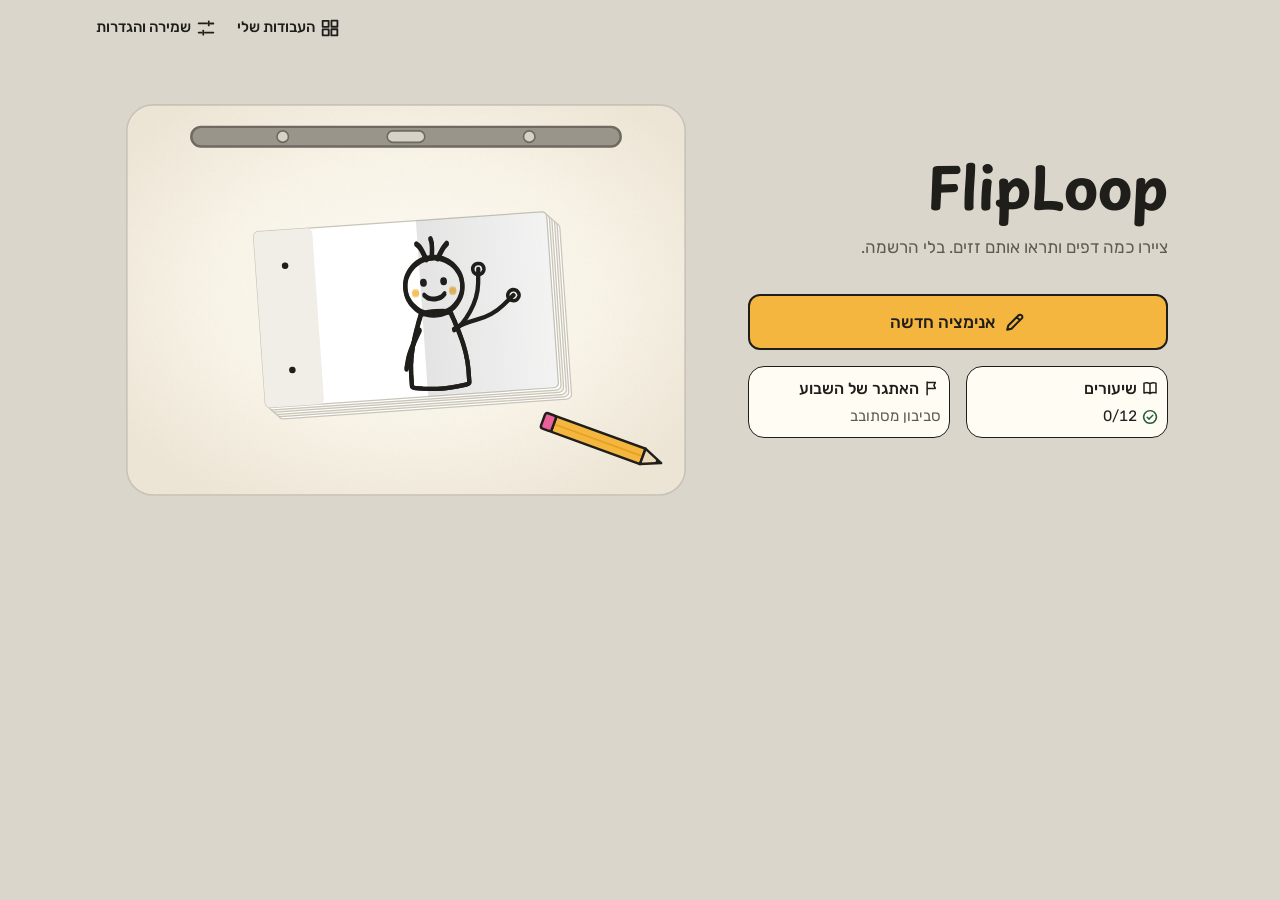
==== commit a87cb93c: "Shade palette: 70 shades + recent colors behind a 'more shades' arrow Co-Authored-By: Claude Opus 5." ====
--- a/site/index.html
+++ b/site/index.html
@@ -27,8 +27,8 @@
   <link rel="preconnect" href="https://fonts.googleapis.com">
   <link rel="preconnect" href="https://fonts.gstatic.com" crossorigin>
   <link rel="stylesheet" href="https://fonts.googleapis.com/css2?family=Fredoka:wght@600&amp;family=Playpen+Sans+Hebrew:wght@700&amp;family=Rubik:wght@400;500;700&amp;display=swap" crossorigin>
-  <link rel="stylesheet" href="css/style.css?v=6">
-  <script type="module" src="js/app.js?v=6"></script>
+  <link rel="stylesheet" href="css/style.css?v=8">
+  <script type="module" src="js/app.js?v=8"></script>
 </head>
 <body>
   <main id="main" class="app">
--- a/site/css/style.css
+++ b/site/css/style.css
@@ -41,6 +41,7 @@
     --strip-h: 72px; --cell-w: 72px; --thumb-w: 64px; --thumb-h: 48px;
     --hole-w: 6px; --hole-h: 8px; --hole-pitch: 12px; --tool: 48px; --topbar: 48px; --playbar: 56px;
     --safe-b: env(safe-area-inset-bottom, 0px);
+    --shade: 44px; --shade-h: 40px;
     --safe-t: env(safe-area-inset-top, 0px); --safe-l: env(safe-area-inset-left, 0px); --safe-r: env(safe-area-inset-right, 0px);
     --holes: url("data:image/svg+xml,%3Csvg xmlns='http://www.w3.org/2000/svg' width='12' height='8'%3E%3Crect x='3' y='0' width='6' height='8' rx='1.5' fill='%23DAD6CC'/%3E%3C/svg%3E");
   }
@@ -342,6 +343,36 @@
     .tool-key { height: 48px; }
     .tool-key__label { display: none; }
   }
+  /* Landscape phone (installed app, orientation "any"): the height is the scarce axis, so the
+     tool row becomes a compact key grid at the start side and the canvas takes the rest of the
+     row, height-bound. Lessons move the goal strip to a side card at the end side. Strip and
+     playback stay full width below. */
+  @media (orientation: landscape) and (max-height: 500px) and (max-width: 1023px) {
+    .screen--editor { --playbar: 48px; } /* Play is 48 tall, every other control 44 */
+    .editor__body { display: grid; grid-template-columns: auto minmax(0, 1fr); grid-template-rows: minmax(0, 1fr); grid-template-areas: "rail canvas"; gap: var(--s-16); padding: var(--s-8) var(--s-16); }
+    .editor__canvas { grid-area: canvas; padding: 0; min-width: 0; }
+    .tools { grid-area: rail; padding: 0; align-self: center; }
+    .tools__row { display: grid; grid-template-columns: repeat(3, 44px); gap: 4px; }
+    .tool-key { width: 44px; height: 44px; }
+    .editor--lesson { display: grid; grid-template-columns: minmax(0, 1fr) minmax(168px, 22vw); grid-template-rows: auto auto auto minmax(0, 1fr) auto auto; }
+    .editor--lesson > .topbar { grid-area: 1 / 1 / 2 / -1; }
+    .editor--lesson > .w2-strip { grid-area: 2 / 1 / 3 / -1; }
+    .editor--lesson > .w3-strip { grid-area: 3 / 1 / 4 / -1; }
+    .editor--lesson > .editor__body { grid-area: 4 / 1 / 5 / 2; min-width: 0; }
+    .editor--lesson > .goal-strip { grid-area: 4 / 2 / 5 / 3; }
+    .editor--lesson > .frames { grid-area: 5 / 1 / 6 / -1; }
+    .editor--lesson > .playbar { grid-area: 6 / 1 / 7 / -1; }
+    .goal-strip, .goal-strip--hints { display: grid; grid-template-columns: auto 1fr; grid-template-areas: "chip prog" "goal goal" "steps steps" "switch switch"; justify-items: start; align-items: center; align-content: center; column-gap: var(--s-8); row-gap: 2px; align-self: center; max-height: calc(100% - var(--s-16)); overflow-y: auto; margin: var(--s-8) 0; margin-inline-end: var(--s-16); padding: 6px var(--s-8); }
+    .goal-strip > .chip { grid-area: chip; }
+    .goal-strip > .goal__text { grid-area: goal; }
+    .goal-strip > .goal__progress { grid-area: prog; }
+    .goal-strip > .goal__steps { grid-area: steps; }
+    .goal-strip > .switch { grid-area: switch; }
+    .goal-strip > .goal__text { white-space: normal; overflow: visible; line-height: 1.35; }
+  }
+  @media (orientation: landscape) and (min-height: 400px) and (max-height: 500px) and (max-width: 1023px) {
+    .tools__row { grid-template-columns: repeat(2, 44px); } /* 4 rows fit from 400px tall */
+  }
 
   /* ---- panel groups, swatches, controls ---- */
   .panel-group { display: flex; flex-direction: column; gap: var(--s-8); }
@@ -370,6 +401,62 @@
   /* Desktop panel is 208px inside: 6 x 44px swatches cannot fit, so 4 per row keeps the 44px hit area. */
   .panel .swatches { grid-template-columns: repeat(4, 44px); }
   .panel .onion-count { flex-direction: column; align-items: flex-start; gap: 4px; }
+  /* ---- shade palette, "עוד גוונים" (_process/03d) ---- */
+  /* no gaps: collapsed, the sheet is exactly as tall as before; open blocks add their own padding */
+  .colors, .colors__main { display: flex; flex-direction: column; }
+  .colors__row { display: flex; align-items: center; justify-content: space-between; gap: var(--s-8); flex-wrap: wrap; margin-top: var(--s-8); }
+  .colors--panel { gap: var(--s-8); }
+  .shades-toggle { display: inline-flex; align-items: center; gap: 6px; min-height: 44px; padding-inline: 8px 12px; margin-inline-start: -8px; border-radius: var(--r-control); font-weight: 500; }
+  .shades-toggle:hover { background: var(--glow-hover); }
+  .shades-toggle .icon { transition: transform var(--t-state) var(--ease-enter); }
+  .shades-toggle[aria-expanded="true"] .icon { transform: rotate(180deg); }
+  .colors--panel .shades-toggle { width: 100%; margin: 0; border: 1.5px solid var(--desk-rim); justify-content: flex-start; }
+  .colors--panel .shades-toggle .icon { transform: rotate(-90deg); }
+  .colors--panel .shades-toggle:dir(ltr) .icon { transform: rotate(90deg); }
+  .colors--panel .shades-toggle[aria-expanded="true"] { background: var(--ink); color: var(--glow); border-color: var(--ink); }
+  /* collapsible blocks: 0fr to 1fr rows; the inner padding leaves room for the selection ring and focus outline */
+  .reveal { display: grid; grid-template-rows: 0fr; opacity: 0; transition: grid-template-rows 200ms var(--ease-exit), opacity 160ms linear; }
+  .reveal.is-open { grid-template-rows: 1fr; opacity: 1; transition: grid-template-rows 240ms var(--ease-enter), opacity 160ms linear; }
+  .reveal__inner { min-height: 0; overflow: hidden; padding-inline: 6px; margin-inline: -6px; }
+  .reveal.is-open .reveal__inner { padding-top: var(--s-8); }
+  .shades-panel.is-open .reveal__inner { padding-top: var(--s-16); padding-bottom: 6px; }
+  .shades-caption { font-size: var(--fs-caption); color: var(--muted); font-weight: 500; margin-bottom: 4px; }
+  .recent-row { display: grid; grid-template-columns: repeat(7, var(--shade)); justify-content: start; }
+  .recent-row .swatch { width: var(--shade); height: var(--shade); }
+  .sheet--shades .recent-row .swatch::before { width: 24px; height: 24px; }
+  .shades { display: flex; flex-direction: column; }
+  .shades__strip { display: grid; grid-template-columns: repeat(7, var(--shade)); justify-content: start; }
+  .shade { position: relative; width: var(--shade); height: var(--shade); display: grid; place-items: center; }
+  .shade::before { content: ""; width: 100%; height: var(--shade-h); background: var(--swatch);
+    box-shadow: inset 0 1px 0 rgba(31,30,27,.18), inset 0 -1px 0 rgba(31,30,27,.18); }
+  .shade:first-child::before { border-start-start-radius: 10px; border-end-start-radius: 10px; }   /* strip ends, logical so RTL is free */
+  .shade:last-child::before { border-start-end-radius: 10px; border-end-end-radius: 10px; }
+  .sheet--shades .shade:first-child::before { border-start-start-radius: 8px; border-end-start-radius: 8px; }
+  .sheet--shades .shade:last-child::before { border-start-end-radius: 8px; border-end-end-radius: 8px; }
+  /* the base colour's tile: a 4px Glow pip, "this is the one from above" */
+  .shade--base::after { content: ""; position: absolute; bottom: 7px; left: 50%; width: 4px; height: 4px; margin-left: -2px;
+    border-radius: 50%; background: var(--glow); box-shadow: 0 0 0 1px rgba(31,30,27,.55); }
+  .sheet--shades .shade--base::after { bottom: 6px; }
+  @media (hover: hover) { .shade:not([aria-pressed="true"]):hover::before { box-shadow: inset 0 0 0 2px var(--glow), inset 0 0 0 3px rgba(31,30,27,.45); } }
+  /* selected: lifts out of the strip with the same two-tone ring as the base swatches */
+  .shade[aria-pressed="true"] { z-index: 1; }
+  .shade[aria-pressed="true"]::before { border-radius: 8px; box-shadow: 0 0 0 2px var(--glow), 0 0 0 4px var(--ink); }
+  .sheet--shades .shade[aria-pressed="true"]::before { border-radius: 6px; }
+  .shade:focus-visible { outline: 3px solid var(--ink); outline-offset: 2px; z-index: 2; }
+  .sheet.sheet--tall { max-height: calc(100dvh - 16px - var(--safe-t)); transition: max-height 240ms var(--ease-enter); }
+  /* desktop popover beside the side panel: 1 + 16 + 7 x 32 + 16 + 1 = 258 (the spec 256 plus the 1px popover border) */
+  .sheet--popover.sheet--shades { width: 258px; max-height: calc(100dvh - 16px); --shade: 32px; --shade-h: 28px; animation: side-in 150ms var(--ease-enter); }
+  .sheet--popover.sheet--shades:dir(ltr) { animation-name: side-in-ltr; }
+  .sheet--shades .sheet__body { padding: var(--s-8) var(--s-16) var(--s-16); }
+  .shades-pop { display: flex; flex-direction: column; gap: var(--s-16); }
+  @keyframes side-in { from { opacity: 0; transform: translateX(-8px); } }
+  @keyframes side-in-ltr { from { opacity: 0; transform: translateX(8px); } }
+  /* landscape phone: two columns when expanded, base colours stay put (284 + 16 + 308 = 608) */
+  @media (orientation: landscape) and (max-height: 500px) and (min-width: 640px) and (max-width: 1023px) {
+    .colors.is-expanded { display: grid; grid-template-columns: 284px 308px; column-gap: var(--s-16); justify-content: start; align-items: start; }
+    .colors.is-expanded > .colors__main { position: sticky; top: 0; }
+    .colors.is-expanded .shades-panel.is-open .reveal__inner { padding-top: var(--s-8); }
+  }
   .width-panel { display: flex; gap: var(--s-8); justify-content: center; }
   .width-opt { flex: 1; display: flex; flex-direction: column; align-items: center; justify-content: center; gap: var(--s-8); min-height: 88px; border-radius: var(--r-control); border: 1.5px solid var(--desk-rim); background: var(--glow); font-weight: 500; }
   .width-opt[aria-pressed="true"] { border-color: var(--ink); background: var(--ink); color: var(--glow); }
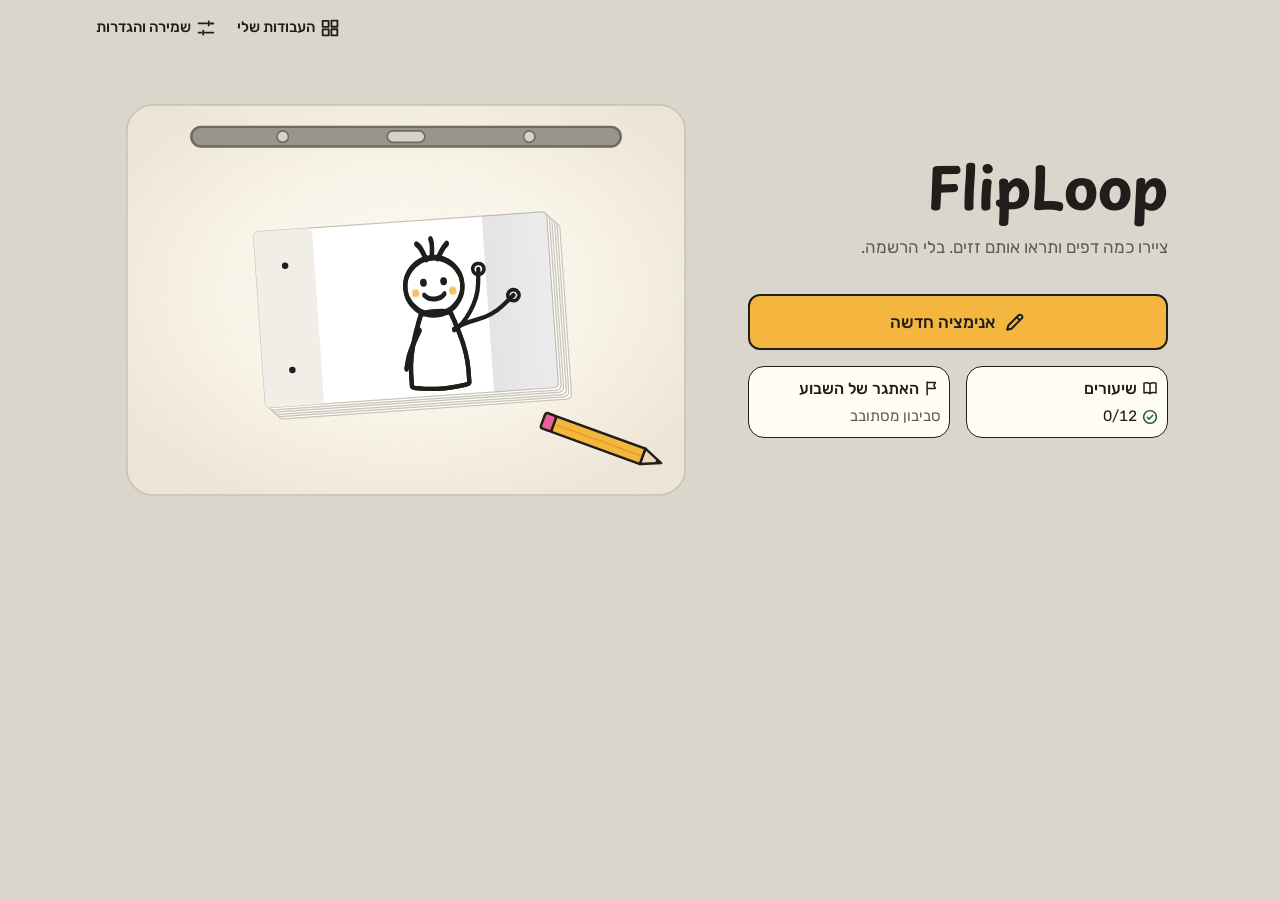
==== commit 329ddd7f: "Auto-update at safe moments; refresh flushes save first Co-Authored-By: Claude Opus 5.5 <noreply@ant" ====
--- a/site/index.html
+++ b/site/index.html
@@ -27,8 +27,8 @@
   <link rel="preconnect" href="https://fonts.googleapis.com">
   <link rel="preconnect" href="https://fonts.gstatic.com" crossorigin>
   <link rel="stylesheet" href="https://fonts.googleapis.com/css2?family=Fredoka:wght@600&amp;family=Playpen+Sans+Hebrew:wght@700&amp;family=Rubik:wght@400;500;700&amp;display=swap" crossorigin>
-  <link rel="stylesheet" href="css/style.css?v=8">
-  <script type="module" src="js/app.js?v=8"></script>
+  <link rel="stylesheet" href="css/style.css?v=9">
+  <script type="module" src="js/app.js?v=9"></script>
 </head>
 <body>
   <main id="main" class="app">
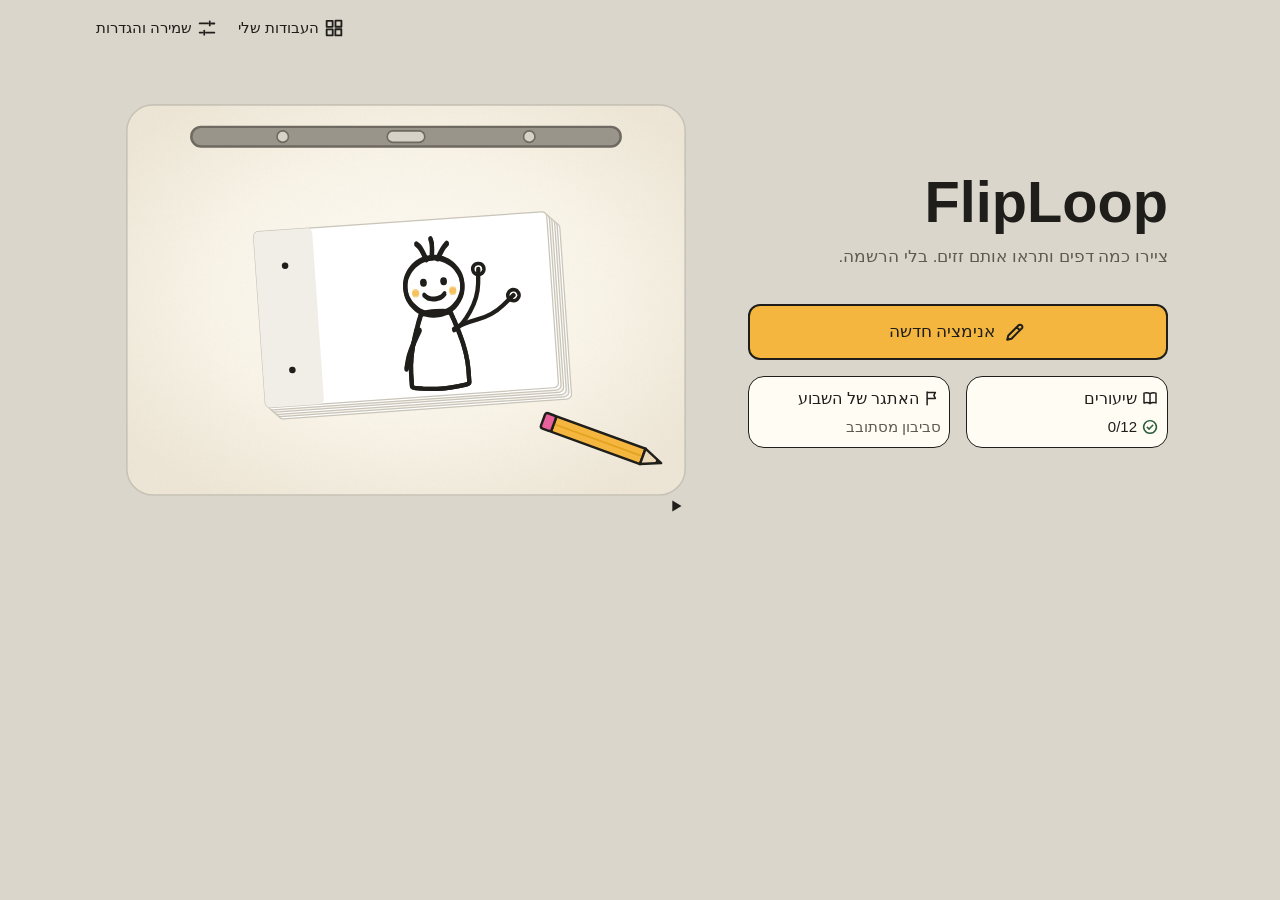
==== commit d48b1faf: "App shell: non-blocking fonts, Hebrew 404, shell rule in the service worker, CSP, absolute share ima" ====
--- a/site/index.html
+++ b/site/index.html
@@ -3,14 +3,20 @@
 <head>
   <meta charset="utf-8">
   <meta name="viewport" content="width=device-width, initial-scale=1, viewport-fit=cover">
-  <title>FlipLoop</title>
-  <meta name="description" content="ציירו כמה פריימים ותראו אותם זזים. 12 שיעורי אנימציה, אתגר שבועי, ייצוא ל-GIF, לווידאו ולגיליון הדפסה. בלי הרשמה, והציורים נשמרים רק במכשיר שלכם.">
+  <!-- The same policy as the Content-Security-Policy header in _headers, minus frame-ancestors
+       (a <meta> cannot carry it). Hosts without custom headers (GitHub Pages) get it from here.
+       Change the three copies together (index.html, 404.html, _headers); tests/ws5.test.mjs compares them. -->
+  <meta http-equiv="Content-Security-Policy" content="default-src 'self'; script-src 'self' 'sha256-0dXUpEIjyfU1AAQ4m0ayoZ0nXpY2UQUCuHsjKV94Ssk='; style-src 'self' 'unsafe-inline' https://fonts.googleapis.com; font-src https://fonts.gstatic.com; img-src 'self' blob: data:; media-src 'self' blob: data:; connect-src 'self' blob: data: https://fonts.googleapis.com https://fonts.gstatic.com; worker-src 'self'; manifest-src 'self'; object-src 'none'; base-uri 'self'; form-action 'self'">
+  <title>FlipLoop · אנימציה בציור, דף אחרי דף</title>
+  <meta name="description" content="ציירו כמה דפים ותראו אותם זזים. 12 שיעורי אנימציה, אתגר שבועי, ייצוא ל-GIF, לווידאו ולגיליון הדפסה. בלי הרשמה, והציורים נשמרים רק במכשיר שלכם.">
   <meta name="color-scheme" content="only light">
   <meta name="theme-color" content="#DAD6CC">
+  <link rel="canonical" href="https://fliploop-app.netlify.app/">
   <meta property="og:type" content="website">
+  <meta property="og:url" content="https://fliploop-app.netlify.app/">
   <meta property="og:title" content="FlipLoop">
-  <meta property="og:description" content="ציירו כמה פריימים ותראו אותם זזים. בלי הרשמה.">
-  <meta property="og:image" content="assets/og-image.png">
+  <meta property="og:description" content="ציירו כמה דפים ותראו אותם זזים. בלי הרשמה.">
+  <meta property="og:image" content="https://fliploop-app.netlify.app/assets/og-image.png">
   <meta property="og:image:width" content="1200">
   <meta property="og:image:height" content="630">
   <meta property="og:image:alt" content="שולחן אור ועליו ספרון דפדוף עם דמות קטנה שמנופפת">
@@ -26,8 +32,12 @@
   <link rel="manifest" href="manifest.webmanifest">
   <link rel="preconnect" href="https://fonts.googleapis.com">
   <link rel="preconnect" href="https://fonts.gstatic.com" crossorigin>
-  <link rel="stylesheet" href="https://fonts.googleapis.com/css2?family=Fredoka:wght@600&amp;family=Playpen+Sans+Hebrew:wght@700&amp;family=Rubik:wght@400;500;700&amp;display=swap" crossorigin>
+  <!-- Preloaded, not linked as a stylesheet: the fonts host must never hold back the first paint.
+       js/fonts.js turns it into the stylesheet. tools/build-sw-manifest.mjs reads this href. -->
+  <link rel="preload" as="style" href="https://fonts.googleapis.com/css2?family=Fredoka:wght@600&amp;family=Playpen+Sans+Hebrew:wght@700&amp;family=Rubik:wght@400;500;700&amp;display=swap" crossorigin>
+  <noscript><link rel="stylesheet" href="https://fonts.googleapis.com/css2?family=Fredoka:wght@600&amp;family=Playpen+Sans+Hebrew:wght@700&amp;family=Rubik:wght@400;500;700&amp;display=swap" crossorigin></noscript>
   <link rel="stylesheet" href="css/style.css?v=9">
+  <script type="module" src="js/fonts.js?v=9"></script>
   <script type="module" src="js/app.js?v=9"></script>
 </head>
 <body>
--- a/site/css/style.css
+++ b/site/css/style.css
@@ -255,11 +255,23 @@
   .strip { position: relative; height: var(--strip-h); background: var(--film); user-select: none; -webkit-user-select: none; }
   .strip__scroller { height: 100%; overflow-x: auto; overflow-y: hidden; scroll-snap-type: x proximity; scrollbar-width: none; overscroll-behavior-x: contain; }
   .strip__scroller::-webkit-scrollbar { display: none; }
+  /* While a frame is being dragged the strip must not snap: a snapped cell that moves would pull the strip along with it. */
+  .strip.is-dragging .strip__scroller { overflow-x: hidden; scroll-snap-type: none; }
   .strip__track { display: flex; align-items: stretch; height: 100%; width: max-content; background: var(--holes) repeat-x 0 0 / var(--hole-pitch) var(--hole-h), var(--holes) repeat-x 0 100% / var(--hole-pitch) var(--hole-h); will-change: transform; }
   .strip__lead { flex: 0 0 auto; }
   .cell { position: relative; flex: 0 0 var(--cell-w); width: var(--cell-w); height: 100%; scroll-snap-align: center; touch-action: pan-x; border-inline: 0; }
-  .cell__thumb { position: absolute; top: 12px; left: 4px; width: var(--thumb-w); height: var(--thumb-h); background: var(--paper); border-radius: 1px; }
-  .cell.is-current .cell__thumb { outline: 2px solid var(--lamp); outline-offset: 1px; box-shadow: 0 0 0 7px rgba(244, 182, 63, .35); }
+  /* Keyboard focus: an inset ring around the whole cell, so the 72px scroller cannot clip it,
+     in On-film, so it never reads as the Lamp "current" outline around the thumbnail. */
+  .cell:focus-visible { outline: 3px solid var(--on-film); outline-offset: -3px; }
+  .cell__thumb { position: absolute; top: 12px; left: 4px; width: var(--thumb-w); height: var(--thumb-h); background: var(--paper); border-radius: 1px; transition: transform var(--t-press); }
+  @media (hover: hover) {
+    .cell:not(.cell--add, .is-current):hover .cell__thumb { outline: 1px solid var(--on-film-muted); outline-offset: 1px; }
+    .cell.is-current:hover .cell__thumb { outline-color: var(--lamp-hover); }
+  }
+  .cell:not(.cell--add):active .cell__thumb { transform: scale(.96); }
+  /* Current frame: 2px Lamp outline and a soft Lamp glow. The clip keeps both within 4px of
+     the thumbnail: inside the cell, clear of the neighbours and of the sprocket holes. */
+  .cell.is-current .cell__thumb { outline: 2px solid var(--lamp); outline-offset: 0; box-shadow: 0 0 3px 2px rgba(244, 182, 63, .7); clip-path: inset(-4px); }
   /* The thumbnail is a canvas, which paints over its own inset shadow, so the dashed
      lesson-blank border sits on an overlay above it. */
   .cell--blank::after { content: ""; position: absolute; top: 12px; left: 4px; width: var(--thumb-w); height: var(--thumb-h); box-sizing: border-box; border: 1.5px dashed var(--disabled); border-radius: 1px; pointer-events: none; }
@@ -270,13 +282,18 @@
   .cell__lock { position: absolute; top: 14px; left: 6px; width: 20px; height: 20px; display: grid; place-items: center; border-radius: 50%; background: var(--ink); color: var(--glow); }
   .cell--add { display: grid; place-items: center; }
   .cell--add[hidden] { display: none; }
-  .cell__plus { width: 56px; height: 44px; display: grid; place-items: center; border: 1.5px dashed var(--on-film); border-radius: 6px; color: var(--on-film); }
-  .cell--add:disabled .cell__plus { border-color: var(--on-film-muted); color: var(--on-film-muted); opacity: .6; }
-  .cell--add:not(:disabled):hover .cell__plus { background: rgba(241, 235, 221, .08); }
-  .strip__counter { align-self: center; display: flex; flex-direction: column; gap: 2px; padding: 0 var(--s-8); color: var(--on-film-muted); font-size: var(--fs-caption); white-space: nowrap; background: var(--film); }
-  .strip__counter--warn .num { color: var(--on-film); }
-  .strip__counter[hidden] { display: none; }
-  .strip__w4 { padding: 1px 8px; border-radius: var(--r-pill); background: var(--warn-bg); color: var(--warn-text); font-weight: 500; }
+  .cell__plus { width: 56px; height: 44px; display: grid; place-items: center; border: 1.5px dashed var(--on-film); border-radius: var(--r-canvas); color: var(--on-film); transition: transform var(--t-press); }
+  .cell--add[aria-disabled="true"] { cursor: not-allowed; }
+  .cell--add[aria-disabled="true"] .cell__plus { border-color: var(--on-film-muted); color: var(--on-film-muted); opacity: .6; }
+  .cell--add:not([aria-disabled="true"]):hover .cell__plus { background: rgba(241, 235, 221, .08); }
+  .cell--add:not([aria-disabled="true"]):active .cell__plus { transform: scale(.96); }
+  /* Frame counter and the 100 / 119 / 120 notice: pinned in the top edge band (the 12px above
+     the thumbnails), outside the scrolling track, so they read at any scroll position and
+     cover no thumbnail. The box is right-to-left: the count comes first, then the notice. */
+  .strip__counter { position: absolute; top: 0; right: 0; z-index: 2; display: flex; align-items: center; gap: 6px; height: 12px; padding-inline: 6px; border-end-end-radius: var(--r-canvas); background: var(--film); color: var(--edge-print); font-size: 11px; font-weight: 500; line-height: 12px; white-space: nowrap; pointer-events: none; transition: opacity 160ms var(--ease-exit); }
+  .strip__counter--warn .strip__count { color: var(--on-film); }
+  .strip__counter[hidden], .strip__w4[hidden] { display: none; }
+  .strip__w4 { padding: 0 6px; border-radius: var(--r-pill); background: var(--warn-bg); color: var(--warn-text); font-weight: 700; }
   .cell.is-new { animation: cell-grow 200ms var(--ease-enter); }
   @keyframes cell-grow { from { flex-basis: 0; width: 0; opacity: 0; } }
   .cell.is-lifted { z-index: 3; transform: scale(1.05); box-shadow: var(--shadow-lift); background: var(--film); }
@@ -284,7 +301,7 @@
   @keyframes lamp-pulse { 50% { box-shadow: 0 0 0 5px var(--lamp); } }
   .strip__insert { position: absolute; top: 6px; bottom: 6px; left: 0; width: 2px; background: var(--lamp); pointer-events: none; }
   .strip__insert[hidden] { display: none; }
-  .strip__gate { position: absolute; left: 50%; top: 8px; width: 76px; height: 56px; margin-left: -38px; border: 3px solid var(--lamp); border-radius: 6px; pointer-events: none;
+  .strip__gate { position: absolute; left: 50%; top: 8px; width: 76px; height: 56px; margin-left: -38px; border: 3px solid var(--lamp); border-radius: var(--r-canvas); pointer-events: none;
     opacity: 0; transform: scale(1.15); transition: opacity 160ms var(--ease-exit), transform 0s linear 160ms; }
   .strip__gate-label { position: absolute; top: -9px; left: 50%; transform: translateX(-50%); padding: 0 6px; border-radius: var(--r-pill); background: var(--lamp); color: var(--ink); font: 700 11px/15px var(--font-ui); white-space: nowrap; }
   .strip__dim { position: absolute; inset: 0; pointer-events: none; opacity: 0; transition: opacity 160ms var(--ease-exit);
@@ -294,29 +311,43 @@
   .playbar { display: flex; align-items: center; justify-content: space-between; gap: 4px; min-height: calc(var(--playbar) + var(--safe-b)); padding: 0 var(--s-8) var(--safe-b); background: var(--film); color: var(--on-film); flex: 0 0 auto; border-top: 1px solid #2E2A25; }
   .film__btn { color: var(--on-film); min-width: 44px; min-height: 44px; display: inline-flex; align-items: center; justify-content: center; gap: 6px; border-radius: var(--r-control); }
   .film__btn:hover { background: rgba(241, 235, 221, .08); }
+  .film__btn[aria-disabled="true"] { color: var(--on-film-muted); opacity: .45; background: none; cursor: default; transform: none; }
+  .mode-btn { transition: background-color 150ms, transform var(--t-press); }
+  .mode-btn:active { background: rgba(241, 235, 221, .16); transform: scale(.96); }
   .play-wrap { display: flex; align-items: center; gap: var(--s-8); }
-  .play-btn { width: 56px; height: 48px; border-radius: var(--r-pill); background: var(--lamp); color: var(--ink); box-shadow: 0 0 0 2px var(--ink), 0 0 0 3px rgba(241,235,221,.25); display: grid; place-items: center; transition: background-color 150ms; }
+  /* A true circle on every size: a 56px circle cannot sit inside the 56px bar (fix round R26). */
+  .play-btn { width: 48px; height: 48px; border-radius: var(--r-pill); background: var(--lamp); color: var(--ink); box-shadow: 0 0 0 2px var(--ink), 0 0 0 3px rgba(241,235,221,.25); display: grid; place-items: center; transition: background-color 150ms; }
   .play-btn:hover { background: var(--lamp-hover); }
   .play-btn[aria-disabled="true"] { background: #3B362F; color: var(--on-film-muted); cursor: not-allowed; }
   .play-btn.is-pressed { animation: press 100ms var(--ease-enter); }
   @keyframes press { 50% { transform: scale(.94); } }
   .play-label { display: none; font-weight: 500; font-size: .9375rem; }
   .fps { display: flex; border-radius: var(--r-control); overflow: hidden; border: 1px solid #3B362F; }
-  .fps-btn { width: 44px; height: 44px; color: var(--on-film); font-weight: 500; }
+  .fps-btn { width: 44px; height: 44px; color: var(--on-film); font-weight: 500; transition: background-color 150ms, transform var(--t-press); }
   .fps-btn[aria-pressed="true"] { background: var(--lamp); color: var(--ink); }
+  @media (hover: hover) {
+    .fps-btn:hover { background: rgba(241, 235, 221, .08); }
+    .fps-btn[aria-pressed="true"]:hover { background: var(--lamp-hover); }
+  }
+  .fps-btn:active { background: rgba(241, 235, 221, .16); transform: scale(.94); }
+  .fps-btn[aria-pressed="true"]:active { background: var(--lamp-hover); }
   .mode-btn__label { display: none; font-size: .875rem; }
 
   /* ---- playing state (choreography, Part B) ---- */
   .is-playing .stage__onion { opacity: 0; transition: opacity 180ms var(--ease-exit); }
   .is-playing .tools, .is-playing .topbar__title, .is-playing .topbar .btn, .is-playing .save-status, .is-playing .goal-strip, .is-playing .panel { opacity: .4; pointer-events: none; transition: opacity 160ms var(--ease-exit); }
-  .is-playing .stage { box-shadow: 0 0 0 8px rgba(244, 182, 63, .18); transition: box-shadow var(--t-focal) var(--ease-enter) 60ms; }
-  .is-playing.glow-dip .stage { box-shadow: 0 0 0 8px rgba(244, 182, 63, .1656); transition: none; }
+  /* The lamp: the cream halo stays and an amber glow comes up around it (fix round R27). */
+  .is-playing .stage { box-shadow: 0 0 0 8px rgba(255, 252, 244, .7), 0 0 28px 10px rgba(244, 182, 63, .45); transition: box-shadow var(--t-focal) var(--ease-enter) 60ms; }
+  /* First Play: the lamp catches. The amber drops to .28 for 40ms, twice, as clean steps. */
+  .is-playing.glow-catch .stage { transition: none; }
+  .is-playing.glow-dip .stage { box-shadow: 0 0 0 8px rgba(255, 252, 244, .7), 0 0 28px 10px rgba(244, 182, 63, .28); }
   .is-playing .stage__display { cursor: pointer; }
   .strip.is-playing .strip__scroller { overflow-x: hidden; scroll-snap-type: none; }
+  .strip.is-playing .strip__counter { opacity: 0; } /* the gate label counts frames during Play */
   .strip.is-playing .strip__gate { opacity: 1; transform: scale(1); transition: opacity var(--t-focal) var(--ease-emph) 120ms, transform var(--t-focal) var(--ease-emph) 120ms; }
   .strip.is-playing .strip__dim { opacity: 1; transition: opacity var(--t-focal) var(--ease-emph) 120ms; }
   .strip.is-playing .cell.is-current .cell__thumb { outline-color: transparent; box-shadow: none; }
-  .strip.is-playing .cell.is-showing .cell__thumb { outline: 2px solid var(--lamp); outline-offset: 1px; box-shadow: 0 0 0 7px rgba(244, 182, 63, .35); }
+  .strip.is-playing .cell.is-showing .cell__thumb { outline: 2px solid var(--lamp); outline-offset: 0; box-shadow: 0 0 3px 2px rgba(244, 182, 63, .7); clip-path: inset(-4px); }
   .is-exporting .editor__body, .is-exporting .frames, .is-exporting .playbar { pointer-events: none; }
 
   /* ---- desktop editor ---- */
@@ -505,23 +536,28 @@
 
   /* ---- toasts ---- */
   .toasts { position: fixed; z-index: 50; left: calc(var(--s-16) + var(--safe-l)); right: calc(var(--s-16) + var(--safe-r)); bottom: calc(var(--s-16) + var(--safe-b)); display: flex; flex-direction: column; align-items: center; gap: var(--s-8); pointer-events: none; }
-  /* Above the film strip, not just the playback bar, so a toast never hides the strip. */
+  /* Above the film strip, not just the playback bar, so a toast never hides the strip. On a
+     phone the tool row lies under the toast as well: js/ui/toast.js measures the rows that
+     are really there and sets the offset, 8px above the highest of them (fix round R23). */
   body:has(.editor) .toasts { bottom: calc(var(--playbar) + var(--strip-h) + var(--safe-b) + 8px); }
-  .toast { position: relative; overflow: hidden; pointer-events: auto; display: flex; align-items: center; gap: var(--s-8); max-width: 420px; width: 100%; padding-block: 10px; padding-inline: var(--s-16) var(--s-8); border-radius: var(--r-control); background: var(--film); color: var(--on-film); font-size: 15px; line-height: 1.4; box-shadow: var(--shadow-lift); animation: fade-in 200ms var(--ease-enter); }
+  .toast { position: relative; overflow: hidden; pointer-events: auto; display: flex; align-items: center; gap: var(--s-8); max-width: 420px; width: 100%; padding-block: 10px; padding-inline: var(--s-16) var(--s-8); border-radius: var(--r-control); background: var(--film); color: var(--on-film); font-size: .9375rem; font-weight: 400; line-height: 1.4; text-align: start; box-shadow: var(--shadow-lift); animation: fade-in 200ms var(--ease-enter); }
+  .toast--shown { animation: none; } /* a toast that moves into or out of a dialog must not fade in again */
   .toast--out { animation: fade-out 200ms var(--ease-exit) forwards; }
   .toast__text { flex: 1; display: flex; flex-direction: column; }
   .toast__line { color: var(--on-film-muted); font-size: .875rem; }
   .toast__icon { color: var(--warn-bg); flex: 0 0 auto; }
-  .toast--warn .toast__icon { background: var(--warn-bg); color: var(--warn-text); border-radius: 6px; padding: 2px; }
-  .toast__action { min-height: 44px; min-width: 44px; padding: 0 var(--s-8); color: var(--lamp); font-weight: 700; white-space: nowrap; }
+  .toast--warn .toast__icon { background: var(--warn-bg); color: var(--warn-text); border-radius: var(--r-canvas); padding: 2px; }
+  .toast__action { min-height: 44px; min-width: 44px; padding: 0 var(--s-8); border-radius: var(--r-control); color: var(--lamp); font-weight: 700; white-space: nowrap; }
+  /* Film surfaces need the Lamp ring: the Ink ring is 1.04:1 on Film. */
+  .toast :focus-visible, .coach :focus-visible { outline-color: var(--lamp); }
   .toast__timer { position: absolute; bottom: 0; inset-inline: 0; height: 2px; background: var(--lamp); transform-origin: right; animation: timer linear forwards; }
+  .toast--paused .toast__timer { animation-play-state: paused; }
   @keyframes timer { to { transform: scaleX(0); } }
 
   /* ---- coach marks ---- */
-  .coach { position: fixed; z-index: 40; max-width: 240px; display: flex; align-items: center; gap: 2px; padding-block: 4px; padding-inline: 12px 4px; border-radius: var(--r-control); background: var(--film); color: var(--on-film); font: 500 15px/1.3 var(--font-ui); box-shadow: var(--shadow-lift); pointer-events: none; animation: fade-in 200ms var(--ease-enter); }
+  .coach { position: fixed; z-index: 40; max-width: min(15rem, calc(100vw - 16px)); display: flex; align-items: center; gap: 2px; padding-block: 4px; padding-inline: 12px 4px; border-radius: var(--r-control); background: var(--film); color: var(--on-film); font: 500 .9375rem/1.3 var(--font-ui); box-shadow: var(--shadow-lift); pointer-events: none; animation: fade-in 200ms var(--ease-enter); transition: top 160ms var(--ease-enter); }
   .coach__text { padding: 8px 0; }
-  .coach__close { pointer-events: auto; width: 44px; height: 44px; display: grid; place-items: center; color: var(--on-film); border-radius: 10px; flex: 0 0 auto; }
-  .coach::after { content: ""; position: absolute; left: var(--arrow-x, 50%); width: 12px; height: 12px; margin-left: -6px; background: var(--film); transform: rotate(45deg); }
+  .coach__close { pointer-events: auto; width: 44px; height: 44px; display: grid; place-items: center; color: var(--on-film); border-radius: var(--r-control); flex: 0 0 auto; }  .coach::after { content: ""; position: absolute; left: var(--arrow-x, 50%); width: 12px; height: 12px; margin-left: -6px; background: var(--film); transform: rotate(45deg); }
   .coach--above::after { bottom: calc(-5px - var(--lead, 0px)); }
   /* When clearOf lifts the bubble away from its target, a 2px leader runs down to the arrow tip */
   .coach--above::before { content: ""; position: absolute; top: 100%; left: var(--arrow-x, 50%); width: 2px; height: var(--lead, 0px); margin-left: -1px; background: var(--film); }
@@ -531,7 +567,10 @@
   .coach--out { animation: fade-out 200ms var(--ease-exit) forwards; }
   .coach--first-play { padding-block: 8px; padding-inline: 14px; }
   .coach-rings { position: fixed; z-index: 39; pointer-events: none; transform: translate(-50%, -50%); }
-  .coach-rings span { position: absolute; inset: -6px; border: 2px solid var(--lamp); border-radius: 14px; animation: ring 1200ms var(--ease-enter) 3 forwards; opacity: 0; }
+  /* Lamp on Desk is 1.25:1: a Film edge on both sides makes the rings visible there. */
+  .coach-rings span { position: absolute; inset: -6px; border: 2px solid var(--lamp); border-radius: var(--r-card); box-shadow: 0 0 0 1px var(--film), inset 0 0 0 1px var(--film); animation: ring 1200ms var(--ease-enter) 3 forwards; opacity: 0; }
+  /* While a lifted tip is open its leader runs down across the tool row: the tool keys paint above it. */
+  body:has(.coach--lead) .tool-key { position: relative; z-index: 41; }
   .coach-rings span + span { animation-delay: 300ms; }
   @keyframes ring { 0% { opacity: .9; transform: scale(.9); } 100% { opacity: 0; transform: scale(1.25); } }
 
@@ -680,6 +719,11 @@
   .meter--warn .meter__fill { background: var(--warn-text); }
   .protected { display: flex; align-items: center; gap: var(--s-8); }
   .about__name { font: 700 var(--fs-h3)/1.2 var(--font-wordmark); }
+
+  /* ---- fix round: WS1 additions ---- */
+
+  /* ---- fix round: WS2 additions ---- */
+
 }
 
 /* ============ utilities ============ */
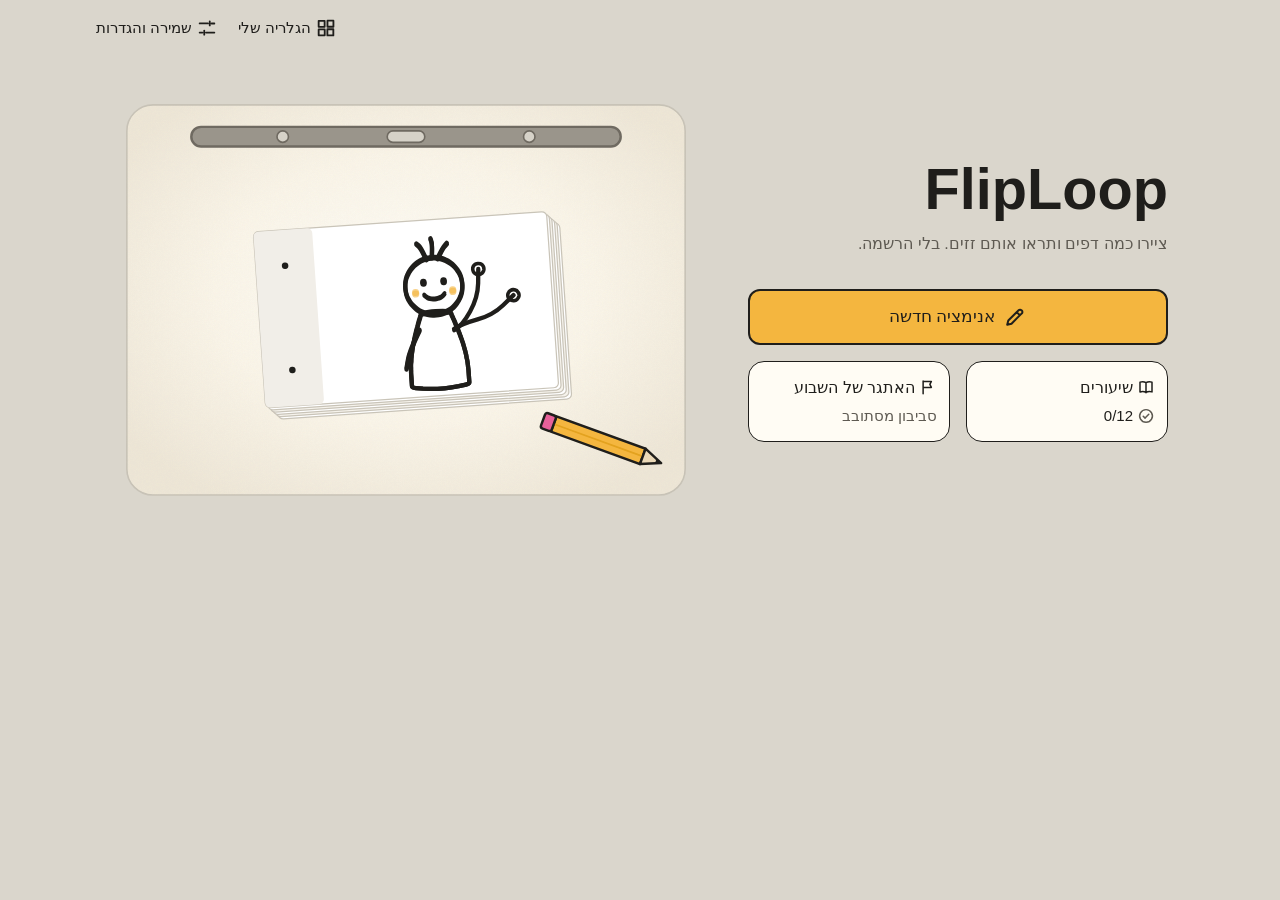
==== commit 75cb06a4: "Integration: restored-card focus after Gallery undo (K3), ?v=10, service worker manifest rebuilt Co-" ====
--- a/site/index.html
+++ b/site/index.html
@@ -36,9 +36,9 @@
        js/fonts.js turns it into the stylesheet. tools/build-sw-manifest.mjs reads this href. -->
   <link rel="preload" as="style" href="https://fonts.googleapis.com/css2?family=Fredoka:wght@600&amp;family=Playpen+Sans+Hebrew:wght@700&amp;family=Rubik:wght@400;500;700&amp;display=swap" crossorigin>
   <noscript><link rel="stylesheet" href="https://fonts.googleapis.com/css2?family=Fredoka:wght@600&amp;family=Playpen+Sans+Hebrew:wght@700&amp;family=Rubik:wght@400;500;700&amp;display=swap" crossorigin></noscript>
-  <link rel="stylesheet" href="css/style.css?v=9">
-  <script type="module" src="js/fonts.js?v=9"></script>
-  <script type="module" src="js/app.js?v=9"></script>
+  <link rel="stylesheet" href="css/style.css?v=10">
+  <script type="module" src="js/fonts.js?v=10"></script>
+  <script type="module" src="js/app.js?v=10"></script>
 </head>
 <body>
   <main id="main" class="app">
--- a/site/css/style.css
+++ b/site/css/style.css
@@ -49,11 +49,13 @@
 
 /* ============ base ============ */
 @layer base {
-  html { -webkit-text-size-adjust: 100%; }
+  /* overscroll none: the Editor page does not scroll, so on Android a stray downward drag outside
+     the canvas armed pull-to-refresh and reloaded the page in the middle of a drawing (J1 b). */
+  html { -webkit-text-size-adjust: 100%; overscroll-behavior-y: none; }
   body {
     background: var(--desk); color: var(--ink);
     font: 400 var(--fs-body)/var(--lh-body) var(--font-ui); letter-spacing: 0;
-    min-height: 100dvh; overflow-x: hidden;
+    min-height: 100dvh; overflow-x: hidden; overscroll-behavior-y: none;
   }
   :focus-visible { outline: 3px solid var(--ink); outline-offset: 2px; }
   .film :focus-visible { outline-color: var(--lamp); }
@@ -84,8 +86,9 @@
   @media (min-width: 1024px) { .page { padding: var(--s-48) var(--s-32) var(--s-64); } }
 
   .site-header { display: flex; align-items: center; justify-content: space-between; gap: var(--s-8); min-height: 56px; padding: 0 var(--s-8); max-width: 1120px; width: 100%; margin-inline: auto; }
-  .site-header__nav { display: flex; gap: var(--s-4); margin-inline-start: auto; }
-  .wordmark { font: 700 1.5625rem/1 var(--font-wordmark); text-decoration: none; padding: var(--s-8); }
+  /* wraps: at 200% text the two Home links are wider than a phone, and the second one was pushed off screen */
+  .site-header__nav { display: flex; flex-wrap: wrap; justify-content: flex-end; gap: var(--s-4); margin-inline-start: auto; }
+  .wordmark { display: inline-flex; align-items: center; min-height: 44px; font: 700 1.5625rem/1 var(--font-wordmark); text-decoration: none; padding: var(--s-8); }
   .wordmark[hidden], .nav-link[hidden] { display: none; }
   /* Install link (PWA pass): icon only on narrow phones, so the three Home links stay one line each. */
   .nav-link { white-space: nowrap; }
@@ -109,7 +112,7 @@
   .btn--secondary:hover { background: var(--glow-hover); }
   .btn--tertiary { min-height: 44px; padding: 0 var(--s-8); text-decoration: underline; color: var(--ink); background: none; }
   .btn--danger { background: var(--error); color: #fff; border: 2px solid var(--error); }
-  .btn--compact { min-height: 40px; padding: 0 var(--s-16); font-size: .9375rem; }
+  .btn--compact { min-height: 44px; padding: 0 var(--s-16); font-size: .9375rem; } /* 44: every tap target (R33) */
   .btn--block { width: 100%; }
   .btn--sheet { min-height: 48px; width: 100%; }
   .btn--hero { width: 100%; }
@@ -118,7 +121,10 @@
   .icon-btn { display: inline-grid; place-items: center; min-width: 44px; min-height: 44px; border-radius: var(--r-control); }
   .icon-btn:hover { background: var(--glow-hover); }
   .icon-btn:active { transform: scale(.94); }
-  .row-actions { display: flex; flex-wrap: wrap; gap: var(--s-8); align-items: center; }
+  /* stretch: buttons in one row share one height, a 48px secondary beside a 56px primary grows (R36) */
+  .row-actions { display: flex; flex-wrap: wrap; gap: var(--s-8); align-items: stretch; }
+  .import-wrap { display: flex; }
+  .import-wrap .btn { flex: 1 1 auto; }
   .chip { display: inline-flex; align-items: center; padding: 2px var(--s-8); border-radius: var(--r-pill); font-size: var(--fs-caption); font-weight: 500; line-height: 1.4; }
   .chip--ink { background: var(--ink); color: var(--glow); }
   .chip--outline { border: 1px solid var(--ink); }
@@ -143,19 +149,29 @@
   /* ---- home ---- */
   .home { gap: 0; padding-top: var(--s-8); }
   .home__text { display: flex; flex-direction: column; gap: var(--s-8); }
-  .home__subtitle { font-size: 1.0625rem; }
+  .home__subtitle { font-size: 1rem; }
   .home__table { margin-top: var(--s-24); }
+  /* The flipbook is a pause / play toggle (R37): the whole art is the button. */
+  .home__table--toggle { position: relative; display: block; width: 100%; border-radius: var(--r-card); }
+  /* bottom corner at the end side: the one empty spot of the table (the peg bar is on top, the pencil at the other bottom corner) */
+  .home__paused { position: absolute; bottom: 12px; inset-inline-end: 12px; width: 32px; height: 32px; display: none; place-items: center; border-radius: 50%; background: var(--ink); color: var(--glow); }
+  .home__table--toggle.is-paused .home__paused { display: grid; }
   .light-table { width: 100%; height: auto; }
   .home__actions { display: flex; flex-direction: column; gap: var(--s-16); margin-top: var(--s-32); }
   .home__cards { display: grid; grid-template-columns: 1fr 1fr; gap: var(--s-16); }
   /* 360px phones: 8px gutter gives each card 160px, so "האתגר של השבוע" (141px with icon) stays one line */
   @media (max-width: 374px) { .home__cards { gap: var(--s-8); } }
-  .home-card { display: flex; flex-direction: column; justify-content: center; gap: 2px; min-height: 72px; padding: var(--s-8); background: var(--glow); border: 1.5px solid var(--ink); border-radius: var(--r-card); text-decoration: none; transition: background-color 150ms; }
+  /* 12px inside a 16px radius, like the other cards. Under 390px the inline padding stays 8px:
+     "האתגר של השבוע" with its icon is 141px and a 360px phone gives the card 160px. */
+  .home-card { display: flex; flex-direction: column; justify-content: center; gap: 2px; min-height: 72px; padding: 12px; background: var(--glow); border: 1.5px solid var(--ink); border-radius: var(--r-card); text-decoration: none; transition: background-color 150ms; }
+  @media (max-width: 389px) { .home-card { padding-inline: var(--s-8); } }
   .home-card:hover { background: var(--glow-hover); }
   .home-card:active { transform: translateY(1px); }
   .home-card__title { display: flex; align-items: center; gap: var(--s-4); font-weight: 500; }
   .home-card__meta { display: flex; align-items: center; gap: var(--s-4); font-size: .9375rem; }
-  .home-card__meta .icon { color: var(--success); }
+  /* The stamp glyph means "completed" on the Lessons path: Muted at 0/12, Success from the first stamp. */
+  .home-card__meta .icon { color: var(--muted); }
+  .home-card__meta--done .icon { color: var(--success); }
   .home__continue:empty, .home__w1:empty { display: none; }
   .home__w1 { margin-top: var(--s-8); }
   @media (min-width: 1024px) {
@@ -163,6 +179,14 @@
     .home__text { grid-area: text; align-self: end; }
     .home__table { grid-area: table; max-width: 560px; margin: 0; justify-self: center; width: 100%; }
     .home__actions { grid-area: actions; align-self: start; }
+  }
+  /* Landscape phone (R32): the same two columns, so the primary action is on the first screen.
+     Text and actions take the wider column (two cards side by side need about 340px). */
+  @media (orientation: landscape) and (max-height: 500px) and (max-width: 1023px) {
+    .home { display: grid; grid-template-columns: minmax(0, 3fr) minmax(0, 2fr); grid-template-areas: "text table" "actions table"; column-gap: var(--s-24); align-items: start; padding-top: 0; padding-bottom: var(--s-16); }
+    .home__text { grid-area: text; }
+    .home__table { grid-area: table; margin: 0; align-self: start; }
+    .home__actions { grid-area: actions; margin-top: var(--s-16); }
   }
 
   /* ---- editor shell ---- */
@@ -174,8 +198,14 @@
   .topbar { display: flex; align-items: center; gap: var(--s-4); height: var(--topbar); padding: 0 var(--s-8); flex: 0 0 auto; }
   .topbar > .back, .topbar > .btn, .topbar > .save-status { flex: 0 0 auto; }
   .topbar--plain { max-width: 1120px; width: 100%; margin-inline: auto; }
-  .topbar__title { flex: 1 1 auto; min-width: 0; height: 40px; border: 1px solid transparent; border-radius: 8px; background: transparent; padding: 0 var(--s-8); font: 500 16px/1 var(--font-ui); text-overflow: ellipsis; }
+  .topbar__title { flex: 1 1 auto; min-width: 0; height: 44px; border: 1px solid transparent; border-radius: var(--r-control); background: transparent; padding: 0 var(--s-8); font: 500 16px/1 var(--font-ui); text-overflow: ellipsis; }
   .topbar__title:hover { border-color: var(--desk-rim); }
+  /* From 768px the field is as wide as a name needs (about 28 characters), not the whole bar
+     (it lit up as a 780px input for a 14-character name); status and Export stay at the end. */
+  @media (min-width: 768px) {
+    .topbar__title { flex: 0 1 calc(28ch + 2 * var(--s-8)); }
+    .topbar > .save-status { margin-inline-start: auto; }
+  }
   /* Under 400px Export goes icon-only (its aria-label names it) so the title field gets ~150px. */
   @media (max-width: 399px) {
     .topbar__export { min-width: 44px; padding: 0 var(--s-8); justify-content: center; }
@@ -186,13 +216,23 @@
   .save-status--saved { color: var(--success); }
   .save-status--failed { color: var(--error); cursor: pointer; }
   .save-status:disabled { cursor: default; }
+  /* Under 360px the status is its icon only; the words stay for screen readers (R39). */
+  @media (max-width: 359px) {
+    .save-status { min-width: 28px; justify-content: center; }
+    .save-status--failed { min-width: 44px; } /* in this state it is a control (it leads to the red strip) */
+    .save-status > span, .save-status__btn > span { position: absolute; width: 1px; height: 1px; overflow: hidden; clip-path: inset(50%); white-space: nowrap; }
+  }
   .w2-strip { display: flex; align-items: center; gap: var(--s-8); min-height: 32px; padding: 0 var(--s-16); background: var(--warn-bg); color: var(--warn-text); font-size: var(--fs-caption); font-weight: 500; flex: 0 0 auto; }
   .w2-strip[hidden], .w3-strip[hidden] { display: none; }
-  .w2-strip__action { margin-inline-start: auto; min-height: 32px; display: inline-flex; align-items: center; padding: 0 var(--s-8); font-weight: 500; }
+  .w2-strip__action { position: relative; margin-inline-start: auto; min-height: 32px; display: inline-flex; align-items: center; padding: 0 var(--s-8); font-weight: 500; }
+  .w2-strip__action::before { content: ""; position: absolute; inset: -6px 0; } /* 44px hit area on a 32px strip */
   .w3-strip { display: flex; align-items: center; gap: var(--s-8); padding-block: var(--s-4); padding-inline: var(--s-16) var(--s-8); background: var(--error); color: #fff; font-size: .875rem; line-height: 1.35; font-weight: 500; flex: 0 0 auto; }
   .w3-strip__text { flex: 1; }
   .goal-strip { display: flex; align-items: center; gap: var(--s-8); min-height: 40px; margin: var(--s-8) var(--s-16) 0; padding: 0 var(--s-8); background: var(--glow); border: 1px solid var(--desk-rim); border-radius: var(--r-control); flex: 0 0 auto; }
-  .goal__text { flex: 1; min-width: 0; font-size: .875rem; font-weight: 500; white-space: nowrap; overflow: hidden; text-overflow: ellipsis; }
+  /* Wraps instead of ending in "…": a cut goal or hint is a lost instruction (narrow phones, large text). */
+  .goal__text { flex: 1; min-width: 0; font-size: .875rem; font-weight: 500; line-height: 1.35; }
+  /* fps numbers follow the text size only up to 20px, so "12" and "24" never touch at 200% text. */
+  .fps-btn { font-size: min(1rem, 20px); }
   .goal__progress { font-size: var(--fs-caption); color: var(--muted); white-space: nowrap; }
   /* "התרגיל" button: opens the lesson steps (sheet on phone, anchored popover 1024-1279). Critic F3. */
   .goal__steps { position: relative; z-index: 1; display: inline-flex; align-items: center; gap: var(--s-4); height: 32px; padding-block: 0; padding-inline: 12px 10px; border: 1.5px solid var(--ink); border-radius: var(--r-pill); background: var(--glow); color: var(--ink); font: 500 .8125rem/1 var(--font-ui); white-space: nowrap; flex: 0 0 auto; }
@@ -236,6 +276,11 @@
   .stage__onion { transition: opacity 200ms var(--ease-enter) 80ms; }
   .stage__lock { position: absolute; top: 6px; inset-inline-start: 6px; width: 24px; height: 24px; display: grid; place-items: center; border-radius: var(--r-pill); background: var(--ink); color: var(--glow); pointer-events: none; }
   .stage__lock[hidden] { display: none; }
+  /* Shared element (Part B, page transitions): the Gallery thumbnail of the card being opened
+     grows into the Editor canvas. Motion only; reduced motion skips view transitions. */
+  @media (prefers-reduced-motion: no-preference) {
+    .stage, .project-card.is-opening .project-card__thumb { view-transition-name: vt-canvas; }
+  }
 
   /* ---- tools ---- */
   .tools { flex: 0 0 auto; padding: 0 var(--s-16); transition: opacity 200ms var(--ease-enter); }
@@ -246,7 +291,7 @@
   .tool-key:active { transform: scale(.94); }
   .tool-key[aria-pressed="true"], .tool-key.is-move { background: var(--ink); color: var(--glow); }
   .tool-key:disabled { color: var(--disabled); cursor: default; transform: none; }
-  .tool-key__label { font-size: 11px; line-height: 1; font-weight: 500; white-space: nowrap; }
+  .tool-key__label { font-size: 13px; line-height: 1; font-weight: 500; white-space: nowrap; } /* 13px: the caption floor (R35) */
   .tool-key--desktop { display: none; }
   .color-dot { width: 24px; height: 24px; border-radius: 50%; background: var(--swatch, #1F1E1B); border: 2px solid var(--ink); box-shadow: inset 0 0 0 2px var(--glow); }
 
@@ -262,7 +307,8 @@
   .cell { position: relative; flex: 0 0 var(--cell-w); width: var(--cell-w); height: 100%; scroll-snap-align: center; touch-action: pan-x; border-inline: 0; }
   /* Keyboard focus: an inset ring around the whole cell, so the 72px scroller cannot clip it,
      in On-film, so it never reads as the Lamp "current" outline around the thumbnail. */
-  .cell:focus-visible { outline: 3px solid var(--on-film); outline-offset: -3px; }
+  .cell:focus-visible { outline: 3px solid transparent; outline-offset: -3px; } /* transparent: forced-colours mode still paints it */
+  .cell:focus-visible::before { content: ""; position: absolute; inset: 0; z-index: 3; border: 3px solid var(--on-film); pointer-events: none; }
   .cell__thumb { position: absolute; top: 12px; left: 4px; width: var(--thumb-w); height: var(--thumb-h); background: var(--paper); border-radius: 1px; transition: transform var(--t-press); }
   @media (hover: hover) {
     .cell:not(.cell--add, .is-current):hover .cell__thumb { outline: 1px solid var(--on-film-muted); outline-offset: 1px; }
@@ -367,67 +413,130 @@
     .tool-key__label { display: none; }
     .tool-key--phone { display: none; }
     .tool-key--desktop { display: flex; }
-    .panel { grid-area: panel; display: flex; flex-direction: column; gap: var(--s-16); padding: var(--s-16); background: var(--glow); border: 1px solid var(--desk-rim); border-radius: var(--r-card); overflow-y: auto; align-self: start; max-height: 100%; }
+    /* The panel is taller than the window at 1024x768 to 1366x768: a thin scrollbar that is
+       always there, and a fade over the last visible line, say that it scrolls (R34). The fade
+       is the panel's last flex item: it sticks to the bottom edge while content is hidden below
+       it and sits under the last control once the panel is scrolled to the end. */
+    .panel { grid-area: panel; display: flex; flex-direction: column; gap: var(--s-16); padding: var(--s-16); background: var(--glow); border: 1px solid var(--desk-rim); border-radius: var(--r-card); overflow-y: auto; align-self: start; max-height: 100%; scrollbar-width: thin; scrollbar-color: var(--disabled) transparent; }
+    .panel:not(:empty)::after { content: ""; flex: 0 0 auto; position: sticky; bottom: 0; height: 40px; margin-top: calc(-1 * var(--s-16)); margin-bottom: calc(-1 * var(--s-16)); background: linear-gradient(to bottom, rgba(255, 252, 244, 0), var(--glow) 75%); pointer-events: none; }
     .topbar { height: 56px; padding: 0 var(--s-16); }
+  }
+  /* Touch devices have no hover, so the rail's tooltips never show: the words go under the
+     icons, as on phones (iPad landscape, J10). */
+  @media (min-width: 1024px) and (hover: none) {
+    .tool-key { height: 56px; }
+    .tool-key__label { display: block; }
   }
   @media (max-height: 640px) and (max-width: 1023px) {
     .tool-key { height: 48px; }
     .tool-key__label { display: none; }
   }
+  /* 320 to 339px wide (R33): 6px side padding gives the seven tool keys 44px each; the playback
+     bar has seven controls too, so the fps segments are 40x44 and Play is the 48px circle. */
+  @media (max-width: 339px) {
+    .tools { padding-inline: 6px; }
+    .playbar { padding-inline: 4px; gap: 2px; }
+    .play-btn { width: 48px; }
+    .fps-btn { width: 40px; }
+  }
   /* Landscape phone (installed app, orientation "any"): the height is the scarce axis, so the
      tool row becomes a compact key grid at the start side and the canvas takes the rest of the
-     row, height-bound. Lessons move the goal strip to a side card at the end side. Strip and
-     playback stay full width below. */
-  @media (orientation: landscape) and (max-height: 500px) and (max-width: 1023px) {
-    .screen--editor { --playbar: 48px; } /* Play is 48 tall, every other control 44 */
+     row, height-bound. Lessons move the goal strip to a side card at the end side. The film
+     strip and the playback controls share one row (R32): about 48px more canvas height.
+     From 320px tall; below that the phone layout scrolls (next block). */
+  @media (orientation: landscape) and (min-height: 320px) and (max-height: 500px) and (max-width: 1023px) {
+    :root { --playbar: 0px; } /* the playback bar adds no height here: anything stacked above the film (toasts) clears the strip only */
+    .screen--editor.editor { display: grid; grid-template-columns: minmax(0, 1fr) auto; grid-template-rows: auto auto auto minmax(0, 1fr) auto; }
+    .editor > .topbar { grid-area: 1 / 1 / 2 / -1; }
+    .editor > .w2-strip { grid-area: 2 / 1 / 3 / -1; }
+    .editor > .w3-strip { grid-area: 3 / 1 / 4 / -1; }
+    .editor > .editor__body { grid-area: 4 / 1 / 5 / -1; min-width: 0; }
+    .editor > .frames { grid-area: 5 / 1 / 6 / 2; min-width: 0; background: var(--film); padding-bottom: var(--safe-b); }
+    .editor > .playbar { grid-area: 5 / 2 / 6 / -1; min-height: 0; padding: 0 var(--s-8) var(--safe-b); border-top: 0; border-inline-end: 1px solid #2E2A25; justify-content: center; gap: 4px; }
     .editor__body { display: grid; grid-template-columns: auto minmax(0, 1fr); grid-template-rows: minmax(0, 1fr); grid-template-areas: "rail canvas"; gap: var(--s-16); padding: var(--s-8) var(--s-16); }
     .editor__canvas { grid-area: canvas; padding: 0; min-width: 0; }
     .tools { grid-area: rail; padding: 0; align-self: center; }
     .tools__row { display: grid; grid-template-columns: repeat(3, 44px); gap: 4px; }
     .tool-key { width: 44px; height: 44px; }
-    .editor--lesson { display: grid; grid-template-columns: minmax(0, 1fr) minmax(168px, 22vw); grid-template-rows: auto auto auto minmax(0, 1fr) auto auto; }
-    .editor--lesson > .topbar { grid-area: 1 / 1 / 2 / -1; }
-    .editor--lesson > .w2-strip { grid-area: 2 / 1 / 3 / -1; }
-    .editor--lesson > .w3-strip { grid-area: 3 / 1 / 4 / -1; }
-    .editor--lesson > .editor__body { grid-area: 4 / 1 / 5 / 2; min-width: 0; }
-    .editor--lesson > .goal-strip { grid-area: 4 / 2 / 5 / 3; }
-    .editor--lesson > .frames { grid-area: 5 / 1 / 6 / -1; }
-    .editor--lesson > .playbar { grid-area: 6 / 1 / 7 / -1; }
+    /* Lesson: a third column for the goal card; the playback controls span it. */
+    .screen--editor.editor--lesson { grid-template-columns: minmax(0, 1fr) auto minmax(168px, 22vw); }
+    .editor--lesson > .editor__body { grid-area: 4 / 1 / 5 / 3; }
+    .editor--lesson > .goal-strip { grid-area: 4 / 3 / 5 / 4; }
     .goal-strip, .goal-strip--hints { display: grid; grid-template-columns: auto 1fr; grid-template-areas: "chip prog" "goal goal" "steps steps" "switch switch"; justify-items: start; align-items: center; align-content: center; column-gap: var(--s-8); row-gap: 2px; align-self: center; max-height: calc(100% - var(--s-16)); overflow-y: auto; margin: var(--s-8) 0; margin-inline-end: var(--s-16); padding: 6px var(--s-8); }
     .goal-strip > .chip { grid-area: chip; }
     .goal-strip > .goal__text { grid-area: goal; }
     .goal-strip > .goal__progress { grid-area: prog; }
     .goal-strip > .goal__steps { grid-area: steps; }
     .goal-strip > .switch { grid-area: switch; }
-    .goal-strip > .goal__text { white-space: normal; overflow: visible; line-height: 1.35; }
   }
   @media (orientation: landscape) and (min-height: 400px) and (max-height: 500px) and (max-width: 1023px) {
     .tools__row { grid-template-columns: repeat(2, 44px); } /* 4 rows fit from 400px tall */
+  }
+  /* Under 320px of height (a desktop window at 300% to 400% zoom, WCAG 1.4.10): the Editor
+     stops being a fixed, clipped screen. It scrolls, and the canvas keeps a drawable size
+     (188px of height: 240x180 for a 4:3 page) instead of shrinking to nothing. */
+  @media (max-height: 319px) and (max-width: 1023px) {
+    .screen--editor { height: auto; overflow: visible; }
+    .editor__canvas { flex: 0 0 auto; height: 188px; }
   }
 
   /* ---- panel groups, swatches, controls ---- */
   .panel-group { display: flex; flex-direction: column; gap: var(--s-8); }
   .panel-title { font-size: 1rem; font-weight: 500; }
+  .panel-group > .segmented { align-self: flex-start; } /* hugs its buttons; it was stretched into a full-width box with dead space */
   .swatches { display: grid; grid-template-columns: repeat(6, 44px); gap: 4px; justify-content: start; }
-  .swatch { width: 44px; height: 44px; display: grid; place-items: center; border-radius: var(--r-pill); }
-  .swatch::before { content: ""; width: 32px; height: 32px; border-radius: 50%; background: var(--swatch); box-shadow: inset 0 0 0 1px rgba(31,30,27,.25); }
+  .swatch { width: 44px; height: 44px; display: grid; place-items: center; border-radius: var(--r-pill); transition: background-color 150ms; }
+  .swatch::before { content: ""; width: 32px; height: 32px; border-radius: 50%; background: var(--swatch); box-shadow: inset 0 0 0 1px rgba(31,30,27,.25); transition: transform var(--t-press); }
   .swatch[aria-pressed="true"]::before { box-shadow: 0 0 0 2px var(--glow), 0 0 0 4px var(--ink); }
+  /* White and the lightest tints are 1.02 to 1.05:1 on Glow: a full ring at Ink 45% (K9: js marks
+     every colour whose luminance is above 0.8 with data-light). */
+  .swatch[data-light]::before { box-shadow: inset 0 0 0 1px rgba(31, 30, 27, .45); }
+  .swatch[data-light][aria-pressed="true"]::before { box-shadow: inset 0 0 0 1px rgba(31, 30, 27, .45), 0 0 0 2px var(--glow), 0 0 0 4px var(--ink); }
+  .swatch:active::before { transform: scale(.9); }
   .swatch--recent::after { content: ""; position: absolute; }
   .picker { display: inline-flex; align-items: center; gap: var(--s-8); min-height: 44px; cursor: pointer; font-weight: 500; }
-  .picker__input { width: 44px; height: 44px; border: 1.5px solid var(--ink); border-radius: var(--r-control); padding: 2px; background: var(--glow); cursor: pointer; }
+  /* The native colour well, drawn like the swatches beside it: a 32px disc in a 44px target. */
+  .picker__input { appearance: none; -webkit-appearance: none; width: 44px; height: 44px; border: 0; border-radius: 50%; padding: 6px; background: transparent; cursor: pointer; transition: background-color 150ms; }
+  .picker__input::-webkit-color-swatch-wrapper { padding: 0; }
+  .picker__input::-webkit-color-swatch { border: 0; border-radius: 50%; box-shadow: inset 0 0 0 1px rgba(31, 30, 27, .45); }
+  .picker__input::-moz-color-swatch { border: 0; border-radius: 50%; box-shadow: inset 0 0 0 1px rgba(31, 30, 27, .45); }
   .hint { font-size: var(--fs-caption); color: var(--muted); line-height: 1.5; }
   .segmented { display: inline-flex; border: 1.5px solid var(--ink); border-radius: var(--r-control); overflow: hidden; background: var(--glow); }
-  .segmented__btn { min-width: 64px; min-height: 44px; padding: 0 var(--s-16); font-weight: 500; }
+  .segmented__btn { min-width: 64px; min-height: 44px; padding: 0 var(--s-16); font-weight: 500; transition: background-color 150ms; }
   .segmented__btn + .segmented__btn { border-inline-start: 1.5px solid var(--ink); }
   .segmented__btn[aria-pressed="true"], .segmented__btn[aria-checked="true"] { background: var(--ink); color: var(--glow); }
+  .segmented__btn[aria-pressed="true"]:active, .segmented__btn[aria-checked="true"]:active { background: var(--muted); }
   .segmented--small .segmented__btn { min-width: 44px; padding: 0 var(--s-8); }
   .switch { display: inline-flex; align-items: center; gap: var(--s-8); min-height: 44px; font-weight: 500; }
   .switch__track { width: 40px; height: 24px; border-radius: var(--r-pill); background: var(--desk); border: 1.5px solid var(--ink); position: relative; flex: 0 0 auto; transition: background-color 150ms; }
-  .switch__thumb { position: absolute; top: 2px; inset-inline-start: 2px; width: 17px; height: 17px; border-radius: 50%; background: var(--ink); transition: inset-inline-start 150ms var(--ease-enter); }
+  .switch__thumb { position: absolute; top: 2px; inset-inline-start: 2px; width: 17px; height: 17px; border-radius: 50%; background: var(--ink); transition: inset-inline-start 150ms var(--ease-enter), transform var(--t-press); }
   .switch[aria-checked="true"] .switch__track { background: var(--lamp); }
   .switch[aria-checked="true"] .switch__thumb { inset-inline-start: 18px; }
+  .switch:active .switch__thumb { transform: scale(.82); }
   .switch__label { display: inline-flex; align-items: center; gap: 6px; }
-  .goal-strip .switch { min-height: 38px; font-size: var(--fs-caption); }
+  .goal-strip .switch { position: relative; min-height: 38px; font-size: var(--fs-caption); }
+  .goal-strip .switch::before { content: ""; position: absolute; inset: -3px 0; } /* 44px hit area, the strip stays 38px */
+  /* Hover (every one has a pressed equivalent above; Part B). Only where a pointer can hover,
+     so nothing stays lit after a tap. */
+  @media (hover: hover) {
+    .swatch:hover, .picker__input:hover { background: var(--glow-hover); }
+    .segmented__btn:not([aria-pressed="true"]):not([aria-checked="true"]):hover { background: var(--glow-hover); }
+    .switch:hover .switch__track { background: var(--glow-hover); }
+    .switch[aria-checked="true"]:hover .switch__track { background: var(--lamp-hover); }
+  }
+  /* after the hover rule and as specific, so a press still shows while the pointer is over it */
+  .segmented__btn:not([aria-pressed="true"]):not([aria-checked="true"]):active { background: var(--desk); }
+  .picker__input:active { background: var(--desk); }
+  /* Windows High Contrast (forced colours) paints every background with the system colour: the
+     colours a child chooses from must stay, and "pressed" needs a mark that is not a fill. */
+  @media (forced-colors: active) {
+    .swatch, .shade, .color-dot, .picker__input, .width-opt__dot { forced-color-adjust: none; }
+    .tool-key[aria-pressed="true"], .tool-key.is-move, .segmented__btn[aria-pressed="true"], .segmented__btn[aria-checked="true"],
+    .fps-btn[aria-pressed="true"], .width-opt[aria-pressed="true"], .shades-toggle[aria-expanded="true"] { outline: 3px solid Highlight; outline-offset: -3px; }
+    .swatch[aria-pressed="true"], .shade[aria-pressed="true"] { outline: 3px solid Highlight; outline-offset: 2px; }
+    .switch[aria-checked="true"] .switch__track { background: Highlight; }
+    .switch[aria-checked="true"] .switch__thumb { background: HighlightText; }
+  }
   .onion-count { display: flex; align-items: center; justify-content: space-between; gap: var(--s-8); }
   /* Desktop panel is 208px inside: 6 x 44px swatches cannot fit, so 4 per row keeps the 44px hit area. */
   .panel .swatches { grid-template-columns: repeat(4, 44px); }
@@ -437,11 +546,23 @@
   .colors, .colors__main { display: flex; flex-direction: column; }
   .colors__row { display: flex; align-items: center; justify-content: space-between; gap: var(--s-8); flex-wrap: wrap; margin-top: var(--s-8); }
   .colors--panel { gap: var(--s-8); }
-  .shades-toggle { display: inline-flex; align-items: center; gap: 6px; min-height: 44px; padding-inline: 8px 12px; margin-inline-start: -8px; border-radius: var(--r-control); font-weight: 500; }
+  .shades-toggle { display: inline-flex; align-items: center; gap: 6px; min-height: 44px; padding-inline: 8px 12px; margin-inline-start: -8px; border-radius: var(--r-control); font-weight: 500; transition: background-color 150ms, transform var(--t-press); }
   .shades-toggle:hover { background: var(--glow-hover); }
+  .shades-toggle:active { transform: translateY(1px); }
   .shades-toggle .icon { transition: transform var(--t-state) var(--ease-enter); }
   .shades-toggle[aria-expanded="true"] .icon { transform: rotate(180deg); }
-  .colors--panel .shades-toggle { width: 100%; margin: 0; border: 1.5px solid var(--desk-rim); justify-content: flex-start; }
+  /* Ink border, like the segmented controls: one border colour for every selectable tile (Desk-rim was 1.70:1 on Glow) */
+  .colors--panel .shades-toggle { width: 100%; margin: 0; border: 1.5px solid var(--ink); justify-content: flex-start; }
+  /* Phone colours sheet: one start edge and one end edge for everything. The swatch discs are
+     32px in 44px targets, so the grid is pulled out 6px a side and spread: the first and last
+     discs line up with the sheet title and the shade strips. The strips are seven equal
+     columns across the sheet. The recent chips (24px discs in 44px targets) start at the same edge. */
+  .colors:not(.colors--panel) .swatches { justify-content: space-between; margin-inline: -6px; }
+  .colors:not(.colors--panel) .shades__strip { grid-template-columns: repeat(7, minmax(0, 1fr)); justify-content: stretch; }
+  .colors:not(.colors--panel) .shade { width: auto; }
+  .colors:not(.colors--panel) .recent-row { margin-inline-start: -10px; }
+  /* With the chart open the last colour is already the first chip of "בחרתם לאחרונה". */
+  .colors.is-expanded .swatch--recent { display: none; }
   .colors--panel .shades-toggle .icon { transform: rotate(-90deg); }
   .colors--panel .shades-toggle:dir(ltr) .icon { transform: rotate(90deg); }
   .colors--panel .shades-toggle[aria-expanded="true"] { background: var(--ink); color: var(--glow); border-color: var(--ink); }
@@ -468,16 +589,23 @@
   .shade--base::after { content: ""; position: absolute; bottom: 7px; left: 50%; width: 4px; height: 4px; margin-left: -2px;
     border-radius: 50%; background: var(--glow); box-shadow: 0 0 0 1px rgba(31,30,27,.55); }
   .sheet--shades .shade--base::after { bottom: 6px; }
+  .shade[data-light]::before { box-shadow: inset 0 0 0 1px rgba(31, 30, 27, .45); } /* K9: the lightest tiles get a full ring */
   @media (hover: hover) { .shade:not([aria-pressed="true"]):hover::before { box-shadow: inset 0 0 0 2px var(--glow), inset 0 0 0 3px rgba(31,30,27,.45); } }
+  .shade:not([aria-pressed="true"]):active::before { box-shadow: inset 0 0 0 3px var(--glow), inset 0 0 0 4px rgba(31, 30, 27, .6); } /* pressed: the hover ring, one step heavier */
   /* selected: lifts out of the strip with the same two-tone ring as the base swatches */
   .shade[aria-pressed="true"] { z-index: 1; }
   .shade[aria-pressed="true"]::before { border-radius: 8px; box-shadow: 0 0 0 2px var(--glow), 0 0 0 4px var(--ink); }
+  .shade[data-light][aria-pressed="true"]::before { box-shadow: inset 0 0 0 1px rgba(31, 30, 27, .45), 0 0 0 2px var(--glow), 0 0 0 4px var(--ink); }
   .sheet--shades .shade[aria-pressed="true"]::before { border-radius: 6px; }
   .shade:focus-visible { outline: 3px solid var(--ink); outline-offset: 2px; z-index: 2; }
   .sheet.sheet--tall { max-height: calc(100dvh - 16px - var(--safe-t)); transition: max-height 240ms var(--ease-enter); }
   /* desktop popover beside the side panel: 1 + 16 + 7 x 32 + 16 + 1 = 258 (the spec 256 plus the 1px popover border) */
-  .sheet--popover.sheet--shades { width: 258px; max-height: calc(100dvh - 16px); --shade: 32px; --shade-h: 28px; animation: side-in 150ms var(--ease-enter); }
-  .sheet--popover.sheet--shades:dir(ltr) { animation-name: side-in-ltr; }
+  .sheet--popover.sheet--shades { width: 258px; max-height: calc(100dvh - 16px); --shade: 32px; --shade-h: 28px; }
+  /* touch at 1024 and up (iPad landscape): 44px tiles, as on phones. 1 + 16 + 7 x 44 + 16 + 1 = 342 */
+  @media (hover: none) { .sheet--popover.sheet--shades { width: 342px; --shade: 44px; --shade-h: 40px; } }
+  /* a popover placed beside its origin (dialog.js placeBeside) slides in from that side */
+  .sheet--popover[data-from="left"] { animation: side-in 150ms var(--ease-enter); }
+  .sheet--popover[data-from="right"] { animation: side-in-ltr 150ms var(--ease-enter); }
   .sheet--shades .sheet__body { padding: var(--s-8) var(--s-16) var(--s-16); }
   .shades-pop { display: flex; flex-direction: column; gap: var(--s-16); }
   @keyframes side-in { from { opacity: 0; transform: translateX(-8px); } }
@@ -489,20 +617,25 @@
     .colors.is-expanded .shades-panel.is-open .reveal__inner { padding-top: var(--s-8); }
   }
   .width-panel { display: flex; gap: var(--s-8); justify-content: center; }
-  .width-opt { flex: 1; display: flex; flex-direction: column; align-items: center; justify-content: center; gap: var(--s-8); min-height: 88px; border-radius: var(--r-control); border: 1.5px solid var(--desk-rim); background: var(--glow); font-weight: 500; }
+  .width-opt { flex: 1; display: flex; flex-direction: column; align-items: center; justify-content: center; gap: var(--s-8); min-height: 88px; border-radius: var(--r-control); border: 1.5px solid var(--ink); background: var(--glow); font-weight: 500; transition: background-color 150ms, transform var(--t-press); }
+  .width-opt:active { transform: scale(.97); }
   .width-opt[aria-pressed="true"] { border-color: var(--ink); background: var(--ink); color: var(--glow); }
+  @media (hover: hover) { .width-opt:not([aria-pressed="true"]):hover { background: var(--glow-hover); } }
   .width-opt__dot { border-radius: 50%; background: currentColor; }
   .frame-menu, .more-sheet { display: flex; flex-direction: column; gap: var(--s-8); }
   .more-sheet { gap: var(--s-24); }
-  .menu-item { display: flex; align-items: center; gap: var(--s-16); min-height: 48px; padding: 0 var(--s-8); border-radius: var(--r-control); font-weight: 500; text-align: start; }
+  .menu-item { display: flex; align-items: center; gap: var(--s-16); min-height: 48px; padding: 0 var(--s-8); border-radius: var(--r-control); font-weight: 500; text-align: start; transition: background-color 150ms, transform var(--t-press); }
   .menu-item:hover:not(:disabled) { background: var(--glow-hover); }
+  .menu-item:active:not(:disabled) { transform: translateY(1px); }
   .menu-item:disabled { color: var(--disabled); cursor: not-allowed; }
   .menu-item--danger:not(:disabled) { color: var(--error); }
   .menu-hold { display: grid; grid-template-columns: 1fr auto; align-items: center; gap: 4px var(--s-8); padding: var(--s-8); border-top: 1px solid var(--desk-rim); border-bottom: 1px solid var(--desk-rim); }
   .menu-hold__head { display: flex; align-items: center; gap: var(--s-16); font-weight: 500; }
   .menu-hold .hint { grid-column: 1 / -1; }
   .stepper { display: inline-flex; align-items: center; border: 1.5px solid var(--ink); border-radius: var(--r-control); }
-  .stepper__btn { width: 44px; height: 44px; font-size: 1.25rem; font-weight: 500; }
+  .stepper__btn { width: 44px; height: 44px; font-size: 1.25rem; font-weight: 500; border-radius: var(--r-control); transition: background-color 150ms, transform var(--t-press); }
+  .stepper__btn:active:not(:disabled) { transform: scale(.94); }
+  @media (hover: hover) { .stepper__btn:hover:not(:disabled) { background: var(--glow-hover); } }
   .stepper__btn:disabled { color: var(--disabled); cursor: not-allowed; }
   .stepper__value { min-width: 40px; text-align: center; font-weight: 700; }
 
@@ -512,7 +645,8 @@
   .sheet::backdrop { background: rgba(28, 25, 22, .45); }
   .sheet__header { display: flex; align-items: center; gap: var(--s-8); padding-block: var(--s-8) 0; padding-inline: var(--s-16) var(--s-8); position: relative; min-height: 52px; flex: 0 0 auto; }
   .sheet__handle { position: absolute; top: 6px; left: 50%; width: 36px; height: 4px; margin-left: -18px; border-radius: 2px; background: var(--desk-rim); }
-  .sheet__title { flex: 1; font-size: 1.125rem; font-weight: 500; padding-top: 6px; }
+  .sheet__title { flex: 1; font-size: var(--fs-h3); font-weight: 500; padding-top: 6px; } /* 20px, on the type scale (R35) */
+  .sheet__title:focus, .sheet:focus { outline: none; } /* opening a sheet moves focus to its title (dialog.js): a reading start, not a control */
   .sheet__close { flex: 0 0 auto; }
   .sheet__body { padding: var(--s-8) var(--s-16) calc(var(--s-24) + var(--safe-b)); overflow-y: auto; }
   .sheet--sheet { position: fixed; inset: auto 0 0 0; margin: 0; width: 100%; max-width: 100%; padding-left: var(--safe-l); padding-right: var(--safe-r); border-radius: var(--r-sheet) var(--r-sheet) 0 0; animation: sheet-in var(--t-sheet) var(--ease-enter); }
@@ -575,8 +709,10 @@
   @keyframes ring { 0% { opacity: .9; transform: scale(.9); } 100% { opacity: 0; transform: scale(1.25); } }
 
   /* ---- export overlay ---- */
-  .export { max-height: 100dvh; }
   .export__h2 { font: var(--fw-display) var(--fs-h2)/1.25 var(--font-display); }
+  .export__h2:focus { outline: none; } /* focused by script on open, like .screen-h1 */
+  /* One height per row: 48px in the overlay, like every other sheet (R36). */
+  .export .btn--primary { min-height: 48px; }
   .export__content { padding: var(--s-24) var(--s-16) calc(var(--s-24) + var(--safe-b)); overflow-y: auto; }
   .export__cards { display: flex; flex-direction: column; gap: var(--s-16); }
   .export-card { display: flex; flex-direction: column; gap: 4px; padding: var(--s-16); border: 1px solid var(--desk-rim); border-radius: var(--r-card); background: var(--paper); }
@@ -584,28 +720,33 @@
   .export-card__h3 { font-size: var(--fs-h3); font-weight: 500; }
   .export-card__line { margin-bottom: var(--s-16); }
   .export-card .btn { align-self: flex-start; }
+  .export-card__note { margin-top: calc(-1 * var(--s-8)); margin-bottom: var(--s-16); font-size: .9375rem; font-weight: 500; }
   .export-card--disabled .export-card__icon { color: var(--disabled); }
   .radio-group { display: flex; flex-wrap: wrap; gap: 0 var(--s-16); margin-bottom: var(--s-16); }
   .radio-group__legend { font-weight: 500; font-size: .9375rem; margin-bottom: 4px; }
   .radio, .check { display: inline-flex; align-items: center; gap: var(--s-8); min-height: 44px; cursor: pointer; }
   .radio input, .check input { width: 20px; height: 20px; accent-color: var(--ink); }
   .export__progress, .export__done, .export__error { display: flex; flex-direction: column; align-items: center; gap: var(--s-16); text-align: center; }
-  .progress { position: relative; width: 100%; height: 12px; border-radius: 3px; background: var(--film) var(--holes) repeat-x 0 50% / 12px 8px; overflow: hidden; }
+  .progress { position: relative; width: 100%; height: 12px; border-radius: var(--r-canvas); background: var(--film) var(--holes) repeat-x 0 50% / 12px 8px; overflow: hidden; }
   .progress__fill { position: absolute; inset-block: 0; inset-inline-start: 0; width: 0; background: var(--lamp); transition: width 120ms linear; }
   .progress__label { font-weight: 500; }
-  .projector { padding: 8px; background: var(--film); border-radius: 8px; width: 100%; max-width: 360px; }
-  .projector__canvas { width: 100%; height: auto; background: var(--paper); }
+  .projector { padding: 8px; background: var(--film); border-radius: var(--r-control); width: 100%; max-width: 360px; }
+  .projector__canvas { width: 100%; height: auto; background: var(--paper); border-radius: var(--r-canvas); }
   .export__done-title { font: var(--fw-display) var(--fs-h3)/1.3 var(--font-display); }
   .export__preview { width: 100%; max-width: 360px; border: 1px solid var(--desk-rim); border-radius: var(--r-canvas); background: var(--paper); }
+  .export__note:empty { display: none; }
   .export__error { color: var(--ink); }
   .export__error .icon { color: var(--error); }
   @media (max-width: 767px) {
-    .export { position: fixed; inset: 16px 0 0 0; margin: 0; width: 100%; max-width: 100%; padding-left: var(--safe-l); padding-right: var(--safe-r); height: calc(100dvh - 16px); border-radius: var(--r-sheet) var(--r-sheet) 0 0; }
-  }
+    .export { position: fixed; inset: 16px 0 0 0; margin: 0; width: 100%; max-width: 100%; max-height: 100dvh; padding-left: var(--safe-l); padding-right: var(--safe-r); height: calc(100dvh - 16px); border-radius: var(--r-sheet) var(--r-sheet) 0 0; }
+  }
+  /* From tablet up: a floating 560px dialog. Its height limit (90dvh) comes from .sheet--dialog. */
   @media (min-width: 768px) { .export { width: 560px; } }
 
   /* ---- print preview ---- */
   .print-options { gap: var(--s-16); }
+  /* While an export job runs, the options it reads are off (js/screens/print.js setWorking). */
+  .print-options [aria-disabled="true"] { opacity: .5; cursor: not-allowed; }
   .print-actions { display: flex; flex-direction: column; gap: var(--s-16); }
   .print-actions__item { display: flex; flex-direction: column; gap: 4px; }
   .print-actions .btn { align-self: stretch; }
@@ -626,23 +767,39 @@
   .lessons__intro { max-width: 60ch; }
   .path { position: relative; display: flex; flex-direction: column; gap: var(--s-24); padding: var(--s-16) 0; }
   .path::before { content: ""; position: absolute; top: 40px; bottom: 40px; inset-inline-start: calc(50% - 1px); border-inline-start: 2px dashed var(--disabled); }
-  .station { position: relative; display: flex; justify-content: center; }
-  /* Offset the 150px link, not the full-width row, so nothing pokes past the viewport. */
-  .station:nth-child(odd) .station__link { transform: translateX(48px); }
-  .station:nth-child(even) .station__link { transform: translateX(-48px); }
-  .station__link { display: flex; flex-direction: column; align-items: center; gap: var(--s-8); text-decoration: none; width: 150px; text-align: center; }
-  .station__circle { position: relative; width: 64px; height: 64px; display: grid; place-items: center; border-radius: 50%; background: var(--glow); border: 1.5px solid var(--ink); transition: transform var(--t-press); }
+  /* Every station keeps to its own half of the path. Its link starts 8px from the centre line
+     and grows outward (up to 190px), the circle sits 48px off the line as specified, and the
+     name is centred under the circle until it is too wide for that: then it starts at the
+     link's inner edge and runs outward. So no name can reach the dashed line. Odd stations
+     are on the inline-start side (station 1 on the right, the list is RTL). */
+  .station { position: relative; display: flex; }
+  .station:nth-child(odd) { justify-content: flex-end; padding-inline-end: calc(50% + 8px); }
+  .station:nth-child(even) { justify-content: flex-start; padding-inline-start: calc(50% + 8px); }
+  .station__link { flex: 0 1 190px; min-width: 0; display: flex; flex-direction: column; gap: var(--s-8); text-decoration: none; text-align: center; }
+  .station:nth-child(odd) .station__link { align-items: flex-end; }
+  .station:nth-child(even) .station__link { align-items: flex-start; }
+  .station:nth-child(odd) .station__circle { margin-inline-end: 8px; }
+  .station:nth-child(even) .station__circle { margin-inline-start: 8px; }
+  /* 40px = inner edge to circle centre. translateX is physical; this list only renders RTL. */
+  .station:nth-child(odd) :is(.station__name, .pill) { transform: translateX(max(0px, calc(40px - 50%))); }
+  .station:nth-child(even) :is(.station__name, .pill) { transform: translateX(min(0px, calc(50% - 40px))); }
+  .station__circle { position: relative; flex: 0 0 auto; width: 64px; height: 64px; display: grid; place-items: center; border-radius: 50%; background: var(--glow); border: 1.5px solid var(--ink); transition: transform var(--t-press); }
   .station__link:hover .station__circle { background: var(--glow-hover); }
   .station__link:active .station__circle { transform: scale(.94); }
   .station__num { font: var(--fw-display) var(--fs-h2)/1 var(--font-display); }
   .station__stamp { position: absolute; top: -10px; inset-inline-end: -14px; color: var(--success); background: var(--desk); border-radius: 50%; transform: rotate(-8deg); }
-  .station__name { font-size: 15px; font-weight: 500; line-height: 1.3; font-family: var(--font-ui); }
+  .station__name { max-width: min(100%, 8.5rem); overflow-wrap: anywhere; text-wrap: balance; font-size: .9375rem; font-weight: 500; line-height: 1.3; font-family: var(--font-ui); }
   .station--done .station__circle { border-color: var(--success); }
   .credit { margin-top: var(--s-16); }
   @media (min-width: 1024px) {
     .path { display: grid; grid-template-columns: repeat(4, 1fr); row-gap: var(--s-48); }
     .path::before { display: none; }
-    .station .station__link, .station:nth-child(odd) .station__link, .station:nth-child(even) .station__link { transform: none; }
+    .station:nth-child(n) { justify-content: center; padding-inline: 0; }
+    .station:nth-child(n) .station__link { flex: 0 0 150px; align-items: center; }
+    .station:nth-child(n) .station__circle { margin-inline: 0; }
+    .station:nth-child(n) :is(.station__name, .pill) { transform: none; }
+    /* The path, on desktop: a dashed line from each circle to the next one in its row. */
+    .station:not(:nth-child(4n))::after { content: ""; position: absolute; top: 31px; inset-inline-start: calc(50% + 40px); inline-size: calc(100% - 80px); border-top: 2px dashed var(--disabled); }
   }
   .lesson__number { margin-bottom: -8px; }
   .lesson__done { display: inline-flex; align-items: center; gap: var(--s-8); color: var(--success); font-weight: 500; }
@@ -651,24 +808,39 @@
   .lesson__frames { display: flex; align-items: center; gap: var(--s-8); }
   .dashed-glyph { width: 20px; height: 15px; border: 1.5px dashed var(--disabled); border-radius: 2px; }
   .steps { list-style: decimal; padding-inline-start: var(--s-24); display: flex; flex-direction: column; gap: var(--s-8); margin: var(--s-8) 0 var(--s-16); }
-  .lesson__nav { display: flex; justify-content: space-between; gap: var(--s-8); margin-top: var(--s-24); }
+  /* Previous and next take half the row each, so a long lesson name wraps to two lines, not three. */
+  .lesson__nav { display: grid; grid-template-columns: minmax(0, 1fr) minmax(0, 1fr); gap: var(--s-8); margin-top: var(--s-24); }
+  .lesson__nav .btn { justify-content: flex-start; gap: 2px; padding-inline: 0; font-size: .9375rem; line-height: 1.3; text-align: start; }
+  .lesson__nav > :last-child { justify-content: flex-end; text-align: end; }
+  /* Desktop: the reading column (31rem: no line over 75 characters) beside the example (R34). */
+  @media (min-width: 1024px) {
+    .page.lesson { display: grid; grid-template-columns: minmax(0, 31rem) minmax(0, 1fr); column-gap: var(--s-48); align-items: start; }
+    .page.lesson > * { grid-column: 1; }
+    .page.lesson > .lesson__section--example { grid-column: 2; grid-row: 1 / span 5; margin-top: 0; }
+    .lesson .btn--block { max-width: 22.5rem; }
+  }
   .mini { display: flex; flex-direction: column; gap: var(--s-8); max-width: 560px; }
   .mini__table { padding: var(--s-16); background: var(--glow); border-radius: var(--r-card); border: 1px solid var(--desk-rim); }
   .mini__canvas { width: 100%; height: auto; aspect-ratio: 4 / 3; background: var(--paper); border-radius: var(--r-canvas); border: 1px solid var(--desk-rim); }
   .mini__strip { display: flex; gap: 8px; height: 48px; padding: 8px; overflow-x: auto; scrollbar-width: none; background: var(--film) var(--holes) repeat-x 0 0 / 12px 6px; border-radius: 4px; }
-  .mini__cell { flex: 0 0 43px; height: 32px; width: 43px; border-radius: 1px; opacity: .7; }
-  .mini__cell.is-current { opacity: 1; outline: 2px solid var(--lamp); }
+  .mini__cell { flex: 0 0 43px; height: 32px; width: 43px; border-radius: 1px; }
+  .mini__cell.is-current { outline: 2px solid var(--lamp); outline-offset: 1px; }
   .mini__controls { display: flex; gap: var(--s-8); align-items: center; justify-content: center; }
 
   .done-sheet { display: flex; flex-direction: column; align-items: center; text-align: center; gap: var(--s-8); }
   .done-sheet__actions { display: flex; flex-direction: column; gap: var(--s-8); width: 100%; margin-top: var(--s-16); align-items: stretch; }
-  .done-sheet__unlock { font-weight: 500; color: var(--success); }
-  .stamp { position: relative; width: 88px; height: 88px; display: grid; place-items: center; border-radius: 50%; border: 3px solid var(--success); color: var(--success); transform: rotate(-8deg); }
-  .stamp__num { position: absolute; bottom: 10px; font-weight: 700; }
+  .done-sheet__unlock { color: var(--ink); } /* a plain line: it is not a link */
+  /* The lesson number is the stamp; the check is a badge on its rim, as on a done station. */
+  .stamp { position: relative; width: 88px; height: 88px; margin-top: var(--s-8); display: grid; place-items: center; border-radius: 50%; border: 3px solid var(--success); color: var(--success); transform: rotate(-8deg); }
+  .stamp__num { font: var(--fw-display) 2.25rem/1 var(--font-display); }
+  .stamp__check { position: absolute; top: -10px; inset-inline-end: -12px; display: grid; place-items: center; border-radius: 50%; background: var(--glow); }
   .stamp--drop { animation: stamp-drop 320ms var(--ease-emph); }
   @keyframes stamp-drop { from { transform: scale(1.3) rotate(0); opacity: 0; } }
 
   /* ---- challenge ---- */
+  /* Desktop: a reading column of about 720px, at the start edge under the Back link (R34).
+     The slate and its one action were 1056px wide with the theme in one corner. */
+  @media (min-width: 1024px) { .challenge > *, .settings > * { max-width: 720px; } }
   .slate { border-radius: var(--r-card); background: var(--film); color: var(--on-film); overflow: hidden; padding-bottom: var(--s-24); }
   .slate__band { height: 28px; background: repeating-linear-gradient(-45deg, var(--lamp) 0 18px, var(--film) 18px 36px); border-bottom: 3px solid var(--film); }
   .slate__theme { font: var(--fw-display) 2.4375rem/1.2 var(--font-display); padding: var(--s-16) var(--s-16) 0; }
@@ -681,22 +853,37 @@
   .stamps-empty { display: flex; align-items: center; gap: var(--s-16); }
 
   /* ---- gallery ---- */
-  .gallery__actions { display: flex; flex-wrap: wrap; gap: var(--s-8); }
-  .gallery__actions > .btn--primary { flex: 1 1 100%; }
-  .gallery__actions > :not(.btn--primary) { flex: 1 1 0; min-width: 0; }
+  /* Phone: the primary on its own row, the two secondaries in equal halves under it. The
+     columns are sized in rem, so with large text the secondaries stack instead of colliding
+     (at 200% text "לייבא קובץ" and "לגבות הכל" overlapped and the icon left the screen). */
+  .gallery__actions { display: grid; grid-template-columns: repeat(auto-fit, minmax(min(100%, 8.5rem), 1fr)); gap: var(--s-8); }
+  .gallery__actions > .btn--primary { grid-column: 1 / -1; }
   .gallery__actions .btn { white-space: nowrap; }
-  .gallery__actions .import-wrap .btn { width: 100%; }
-  @media (min-width: 768px) { .gallery__actions > .btn--primary { flex: 0 0 auto; } .gallery__actions > :not(.btn--primary) { flex: 0 0 auto; } }
+  @media (max-width: 767px) { .gallery__actions .btn--secondary { padding-inline: 12px; } } /* two labels with icons side by side fit a 320px phone */
+  /* From 768px one row, and every button in it takes the height of the tallest (R36). */
+  @media (min-width: 768px) { .gallery__actions { display: flex; flex-wrap: wrap; align-items: stretch; } }
   .gallery__section { display: flex; flex-direction: column; gap: var(--s-16); margin-top: var(--s-16); }
   .gallery__body { display: flex; flex-direction: column; }
   .starters { display: flex; gap: var(--s-16); overflow-x: auto; padding-bottom: 4px; }
-  .starter { flex: 0 0 120px; display: flex; flex-direction: column; gap: 4px; padding: var(--s-8); background: var(--glow); border: 1px solid var(--desk-rim); border-radius: var(--r-card); text-align: center; font-weight: 500; }
+  /* Phone: the row runs to both screen edges, so a card that does not fit peeks past the edge
+     instead of being cut at the 16px gutter; the first card still starts at the gutter. */
+  @media (max-width: 767px) {
+    .starters { margin-inline: calc(-1 * var(--s-16)); padding-inline: var(--s-16); scroll-padding-inline: var(--s-16); scroll-snap-type: x proximity; }
+    .starter { scroll-snap-align: start; }
+  }
+  .starter { flex: 0 0 120px; display: flex; flex-direction: column; gap: 4px; padding: var(--s-8); background: var(--glow); border: 1px solid var(--desk-rim); border-radius: var(--r-card); text-align: center; font-weight: 500; transition: background-color 150ms, transform var(--t-press); }
   .starter:hover { background: var(--glow-hover); }
+  .starter:active { transform: translateY(1px); }
   .starter__art { width: 100%; height: auto; border-radius: 4px; }
   .grid { display: grid; grid-template-columns: repeat(2, minmax(0, 1fr)); gap: var(--s-16); }
   @media (min-width: 768px) { .grid { grid-template-columns: repeat(3, minmax(0, 1fr)); } }
   @media (min-width: 1024px) { .grid { grid-template-columns: repeat(4, minmax(0, 1fr)); } }
-  .project-card { container-type: inline-size; background: var(--glow); border: 1px solid var(--desk-rim); border-radius: var(--r-card); overflow: hidden; display: flex; flex-direction: column; }
+  .project-card { container-type: inline-size; background: var(--glow); border: 1px solid var(--desk-rim); border-radius: var(--r-card); overflow: hidden; display: flex; flex-direction: column; transition: background-color 150ms, transform var(--t-press); }
+  /* The card is the main object of this screen: it answers to hover and to a press, and it
+     stays lit while its project loads (is-opening, set by the Gallery on click). */
+  @media (hover: hover) { .project-card:has(.project-card__open:hover) { background: var(--glow-hover); } }
+  .project-card:has(.project-card__open:active) { background: var(--glow-hover); transform: translateY(1px); }
+  .project-card.is-opening { background: var(--glow-hover); }
   .project-card--skeleton { min-height: 180px; animation: skeleton-light 1.2s ease-in-out infinite alternate; }
   @keyframes skeleton-light { to { background: var(--glow-hover); } }
   .project-card__open { display: flex; flex-direction: column; gap: var(--s-8); text-decoration: none; }
@@ -704,23 +891,49 @@
   .project-card__thumb { width: calc(100% - 16px); margin-inline: 8px; height: auto; background: var(--paper); border-radius: var(--r-canvas); border: 1px solid var(--desk-rim); aspect-ratio: 4 / 3; object-fit: contain; }
   .project-card__title { padding: 0 var(--s-8); font-weight: 500; line-height: 1.35; display: -webkit-box; -webkit-line-clamp: 2; -webkit-box-orient: vertical; overflow: hidden; overflow-wrap: anywhere; }
   .project-card__meta { display: flex; align-items: center; gap: var(--s-8); padding-block: 4px; padding-inline: var(--s-8); margin-top: auto; font-size: var(--fs-caption); }
+  .project-card__meta > span:first-child { white-space: nowrap; } /* "12 פריימים" never breaks into "12" over "פריימים" */
   .project-card__menu { margin-inline-start: auto; }
   @container (min-width: 320px) {
     .project-card__open { flex-direction: row; align-items: center; }
   }
+  /* Narrow cards (two columns on a phone): count, kind chip and the 44px menu need 206px in one
+     row and the card has 136 to 171. The chip goes under the count and the menu spans both
+     rows, so it is always whole inside the card. Cards with and without a chip stay one height. */
+  @container (max-width: 209px) {
+    .project-card__meta { display: grid; grid-template-columns: minmax(0, 1fr) 44px; grid-template-rows: auto auto; column-gap: var(--s-4); row-gap: 0; min-height: 52px; }
+    .project-card__meta > span:first-child { grid-area: 1 / 1; align-self: end; }
+    .project-card__meta > .chip { grid-area: 2 / 1; justify-self: start; align-self: start; }
+    .project-card__meta > span:first-child:nth-last-child(2) { grid-row: 1 / 3; align-self: center; } /* no chip: the count is centred beside the menu */
+    .project-card__menu { grid-area: 1 / 2 / 3 / 3; margin: 0; align-self: center; }
+  }
   .empty { display: flex; flex-direction: column; align-items: center; text-align: center; gap: var(--s-16); padding: var(--s-24) 0; }
   .empty__art { width: 100%; max-width: 343px; }
 
   /* ---- settings ---- */
   .settings .card { gap: 12px; }
+  @media (min-width: 768px) { .settings .card > .btn { align-self: flex-start; } } /* a one-action button hugs its label; it was 1022px wide */
   .install__state { margin: 0; }
-  .meter { height: 12px; border-radius: 6px; background: var(--desk-rim); overflow: hidden; }
+  /* The figure is an LTR isolate ("758 KB / 3.0 GB · 0%"); as a shrink-wrapped block it sits at
+     the card's start edge, under the point where the meter starts to fill. */
+  .storage > .num { width: fit-content; }
+  .meter { height: 12px; border-radius: var(--r-pill); background: var(--desk-rim); overflow: hidden; }
   .meter__fill { display: block; height: 100%; background: var(--ink); }
   .meter--warn .meter__fill { background: var(--warn-text); }
   .protected { display: flex; align-items: center; gap: var(--s-8); }
   .about__name { font: 700 var(--fs-h3)/1.2 var(--font-wordmark); }
 
+  /* ---- fix round WS6: token snaps for rules that live in other owners' sections (R35) ----
+     Kept here, after those sections, so that no line of another section is edited. */
+  .toast--warn .toast__icon { border-radius: var(--r-canvas); } /* warn icon: 6px is not on the radius scale */
+
   /* ---- fix round: WS1 additions ---- */
+  /* Save status is plain text; only the failed state holds a button (it leads to the W3 strip). */
+  .save-status__btn { display: inline-flex; align-items: center; gap: 4px; min-height: 44px; border-radius: var(--r-control); }
+  /* A starter card while its project is being made: one tap, one project (G-04). */
+  .starter:disabled { cursor: default; }
+  .starter[aria-busy="true"] { opacity: .55; cursor: progress; }
+  /* "Could not read your work" (Gallery, Editor): a state of its own, never the empty state (R4). */
+  .storage-error .icon--warn { color: var(--warn-text); }
 
   /* ---- fix round: WS2 additions ---- */
 
@@ -741,6 +954,9 @@
 }
 
 ::view-transition-old(root), ::view-transition-new(root) { animation-duration: 200ms; }
+/* The one shared pair (Part B): Gallery thumbnail to Editor canvas, 300ms. */
+::view-transition-group(vt-canvas), ::view-transition-old(vt-canvas), ::view-transition-new(vt-canvas) { animation-duration: 300ms; }
+::view-transition-group(vt-canvas) { animation-timing-function: cubic-bezier(.05, .7, .1, 1); }
 
 #print-root { display: none; }
 @media print {
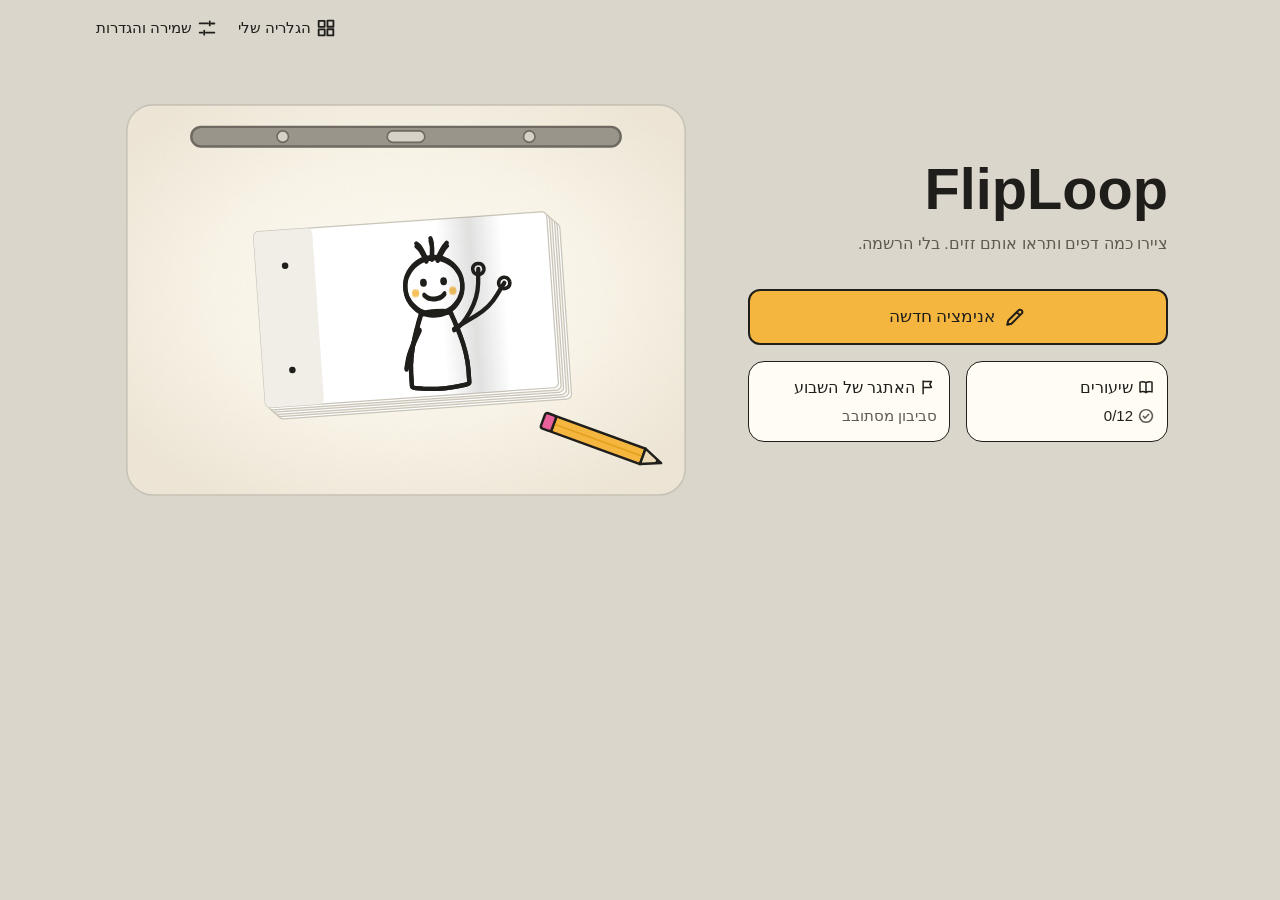
==== commit 9704dccd: "Release prep: ?v=11, service worker manifest rebuilt (411a89230697, 73 files) Unit tests 63 of 63. s" ====
--- a/site/index.html
+++ b/site/index.html
@@ -36,9 +36,9 @@
        js/fonts.js turns it into the stylesheet. tools/build-sw-manifest.mjs reads this href. -->
   <link rel="preload" as="style" href="https://fonts.googleapis.com/css2?family=Fredoka:wght@600&amp;family=Playpen+Sans+Hebrew:wght@700&amp;family=Rubik:wght@400;500;700&amp;display=swap" crossorigin>
   <noscript><link rel="stylesheet" href="https://fonts.googleapis.com/css2?family=Fredoka:wght@600&amp;family=Playpen+Sans+Hebrew:wght@700&amp;family=Rubik:wght@400;500;700&amp;display=swap" crossorigin></noscript>
-  <link rel="stylesheet" href="css/style.css?v=10">
-  <script type="module" src="js/fonts.js?v=10"></script>
-  <script type="module" src="js/app.js?v=10"></script>
+  <link rel="stylesheet" href="css/style.css?v=11">
+  <script type="module" src="js/fonts.js?v=11"></script>
+  <script type="module" src="js/app.js?v=11"></script>
 </head>
 <body>
   <main id="main" class="app">
--- a/site/css/style.css
+++ b/site/css/style.css
@@ -210,6 +210,13 @@
   @media (max-width: 399px) {
     .topbar__export { min-width: 44px; padding: 0 var(--s-8); justify-content: center; }
     .topbar__export-label { display: none; }
+    /* A lesson's title is longer than a free one ("שיעור 6: האצה והאטה" was cut at 320px). In a
+       lesson the Back link is its arrow only here (its aria-label names it), and the field gives
+       up 2px of padding a side. Ten of the twelve titles then fit from 320px up; lessons 4 and 5
+       are longer than any phone's bar and keep their ellipsis. */
+    .topbar__title { padding-inline: 6px; }
+    .editor--lesson > .topbar > .back { justify-content: center; padding: 0; }
+    .editor--lesson > .topbar > .back > span { position: absolute; width: 1px; height: 1px; overflow: hidden; clip-path: inset(50%); white-space: nowrap; }
   }
   .topbar__title:focus { background: var(--glow); border-color: var(--ink); outline: none; }
   .save-status { display: inline-flex; align-items: center; gap: 4px; min-height: 44px; padding: 0 var(--s-4); font-size: var(--fs-caption); font-weight: 500; color: var(--muted); white-space: nowrap; }
@@ -220,6 +227,7 @@
   @media (max-width: 359px) {
     .save-status { min-width: 28px; justify-content: center; }
     .save-status--failed { min-width: 44px; } /* in this state it is a control (it leads to the red strip) */
+    .save-status__btn { min-width: 44px; justify-content: center; } /* the button itself is the 44px target, not only its wrapper */
     .save-status > span, .save-status__btn > span { position: absolute; width: 1px; height: 1px; overflow: hidden; clip-path: inset(50%); white-space: nowrap; }
   }
   .w2-strip { display: flex; align-items: center; gap: var(--s-8); min-height: 32px; padding: 0 var(--s-16); background: var(--warn-bg); color: var(--warn-text); font-size: var(--fs-caption); font-weight: 500; flex: 0 0 auto; }
@@ -419,6 +427,10 @@
        it and sits under the last control once the panel is scrolled to the end. */
     .panel { grid-area: panel; display: flex; flex-direction: column; gap: var(--s-16); padding: var(--s-16); background: var(--glow); border: 1px solid var(--desk-rim); border-radius: var(--r-card); overflow-y: auto; align-self: start; max-height: 100%; scrollbar-width: thin; scrollbar-color: var(--disabled) transparent; }
     .panel:not(:empty)::after { content: ""; flex: 0 0 auto; position: sticky; bottom: 0; height: 40px; margin-top: calc(-1 * var(--s-16)); margin-bottom: calc(-1 * var(--s-16)); background: linear-gradient(to bottom, rgba(255, 252, 244, 0), var(--glow) 75%); pointer-events: none; }
+    /* The fade softens the panel's text and background only. Every control is drawn above it:
+       the last visible one is cut by the panel's edge, not washed out (the pressed "1" under
+       the fade looked like a rendering fault at 1280x800). */
+    .panel :is(.swatches, .shades-toggle, .picker, .switch, .segmented, .btn) { position: relative; z-index: 1; }
     .topbar { height: 56px; padding: 0 var(--s-16); }
   }
   /* Touch devices have no hover, so the rail's tooltips never show: the words go under the
@@ -957,6 +969,10 @@
 /* The one shared pair (Part B): Gallery thumbnail to Editor canvas, 300ms. */
 ::view-transition-group(vt-canvas), ::view-transition-old(vt-canvas), ::view-transition-new(vt-canvas) { animation-duration: 300ms; }
 ::view-transition-group(vt-canvas) { animation-timing-function: cubic-bezier(.05, .7, .1, 1); }
+/* While a transition runs, every pointer event goes to the root element, not to the screen
+   under it. The Editor hands such a press to its canvas (app.js, editor.js earlyPointer); for
+   a finger that only works if the browser does not take the gesture for a scroll first. */
+html.vt-editor { touch-action: none; }
 
 #print-root { display: none; }
 @media print {
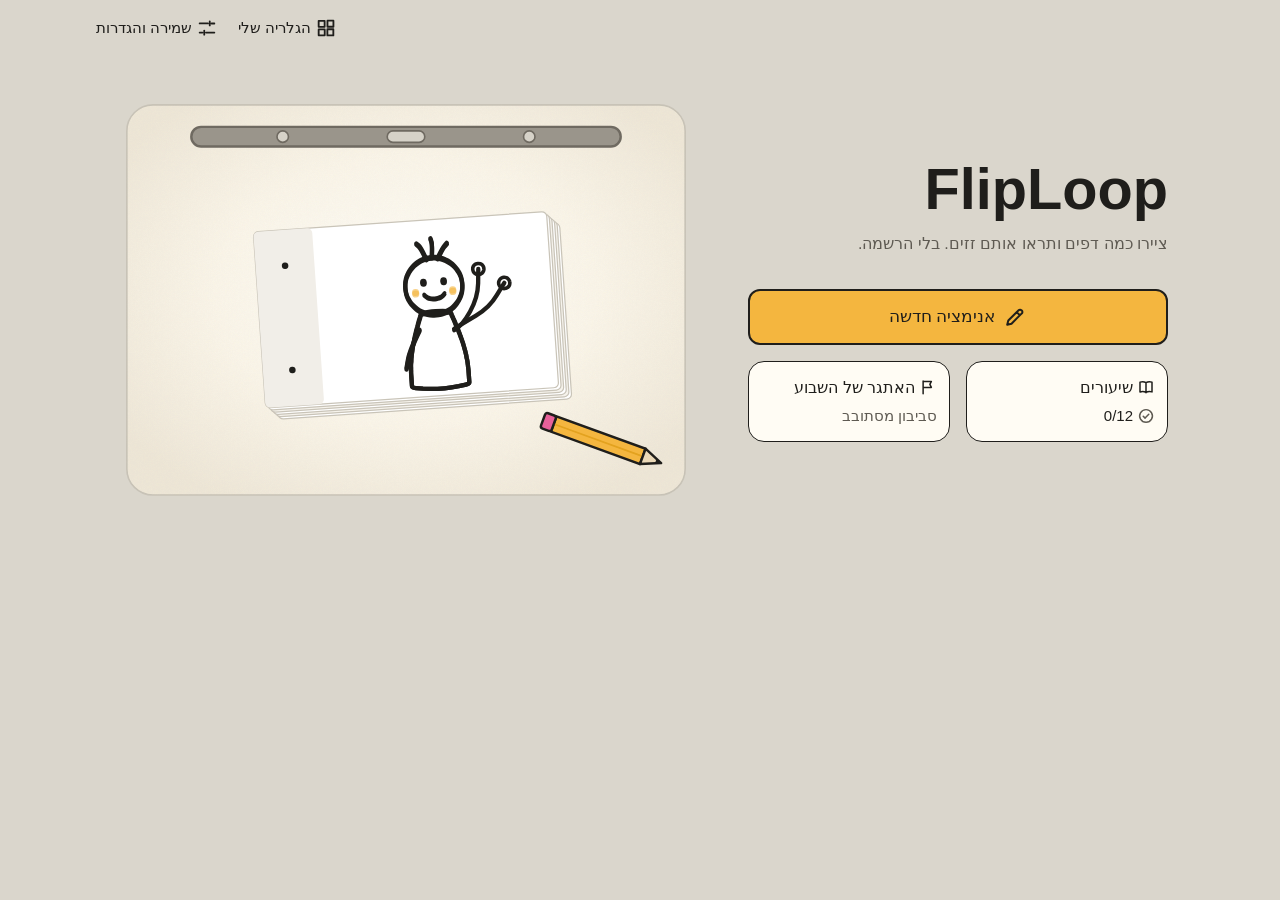
==== commit 5d69a1c1: "Release prep: ?v=12, service worker manifest rebuilt (3778e9e02fe0, 73 files) Co-Authored-By: Claude" ====
--- a/site/index.html
+++ b/site/index.html
@@ -36,9 +36,9 @@
        js/fonts.js turns it into the stylesheet. tools/build-sw-manifest.mjs reads this href. -->
   <link rel="preload" as="style" href="https://fonts.googleapis.com/css2?family=Fredoka:wght@600&amp;family=Playpen+Sans+Hebrew:wght@700&amp;family=Rubik:wght@400;500;700&amp;display=swap" crossorigin>
   <noscript><link rel="stylesheet" href="https://fonts.googleapis.com/css2?family=Fredoka:wght@600&amp;family=Playpen+Sans+Hebrew:wght@700&amp;family=Rubik:wght@400;500;700&amp;display=swap" crossorigin></noscript>
-  <link rel="stylesheet" href="css/style.css?v=11">
-  <script type="module" src="js/fonts.js?v=11"></script>
-  <script type="module" src="js/app.js?v=11"></script>
+  <link rel="stylesheet" href="css/style.css?v=12">
+  <script type="module" src="js/fonts.js?v=12"></script>
+  <script type="module" src="js/app.js?v=12"></script>
 </head>
 <body>
   <main id="main" class="app">
--- a/site/css/style.css
+++ b/site/css/style.css
@@ -479,7 +479,10 @@
     .goal-strip > .goal__text { grid-area: goal; }
     .goal-strip > .goal__progress { grid-area: prog; }
     .goal-strip > .goal__steps { grid-area: steps; }
-    .goal-strip > .switch { grid-area: switch; }
+    /* Stacked under the "התרגיל" button: 10px between the two boxes (2 + 8), because the button's
+       hit area reaches 6px below its box and the switch's 4px above its own. With 2px the button
+       took the top 7px of the switch, and a tap there opened the exercise sheet. */
+    .goal-strip > .switch { grid-area: switch; margin-block-start: 8px; }
   }
   @media (orientation: landscape) and (min-height: 400px) and (max-height: 500px) and (max-width: 1023px) {
     .tools__row { grid-template-columns: repeat(2, 44px); } /* 4 rows fit from 400px tall */
@@ -527,7 +530,7 @@
   .switch:active .switch__thumb { transform: scale(.82); }
   .switch__label { display: inline-flex; align-items: center; gap: 6px; }
   .goal-strip .switch { position: relative; min-height: 38px; font-size: var(--fs-caption); }
-  .goal-strip .switch::before { content: ""; position: absolute; inset: -3px 0; } /* 44px hit area, the strip stays 38px */
+  .goal-strip .switch::before { content: ""; position: absolute; inset: -4px 0; } /* 46px hit area, the strip stays 38px: measured with elementFromPoint, 38 + 2 x 3 came out as 43 where the box sits on a fraction of a pixel */
   /* Hover (every one has a pressed equivalent above; Part B). Only where a pointer can hover,
      so nothing stays lit after a tap. */
   @media (hover: hover) {
